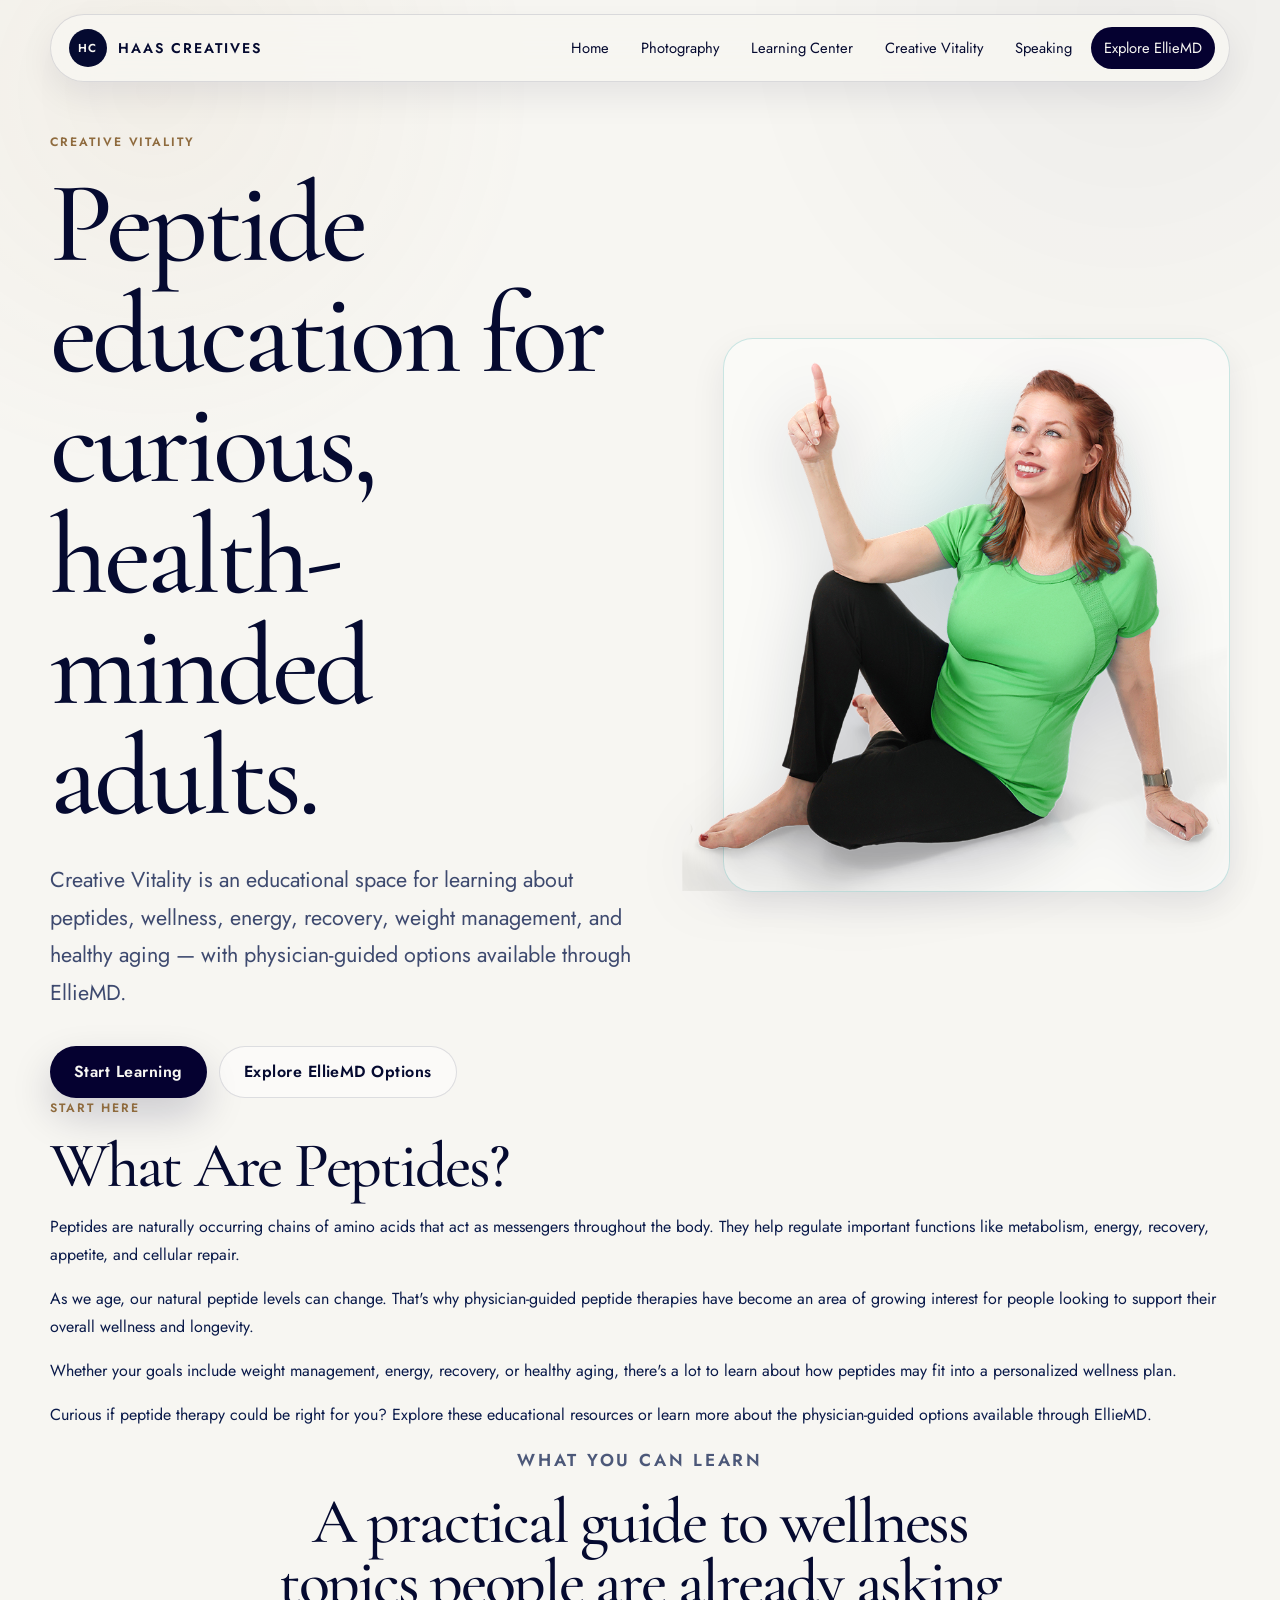
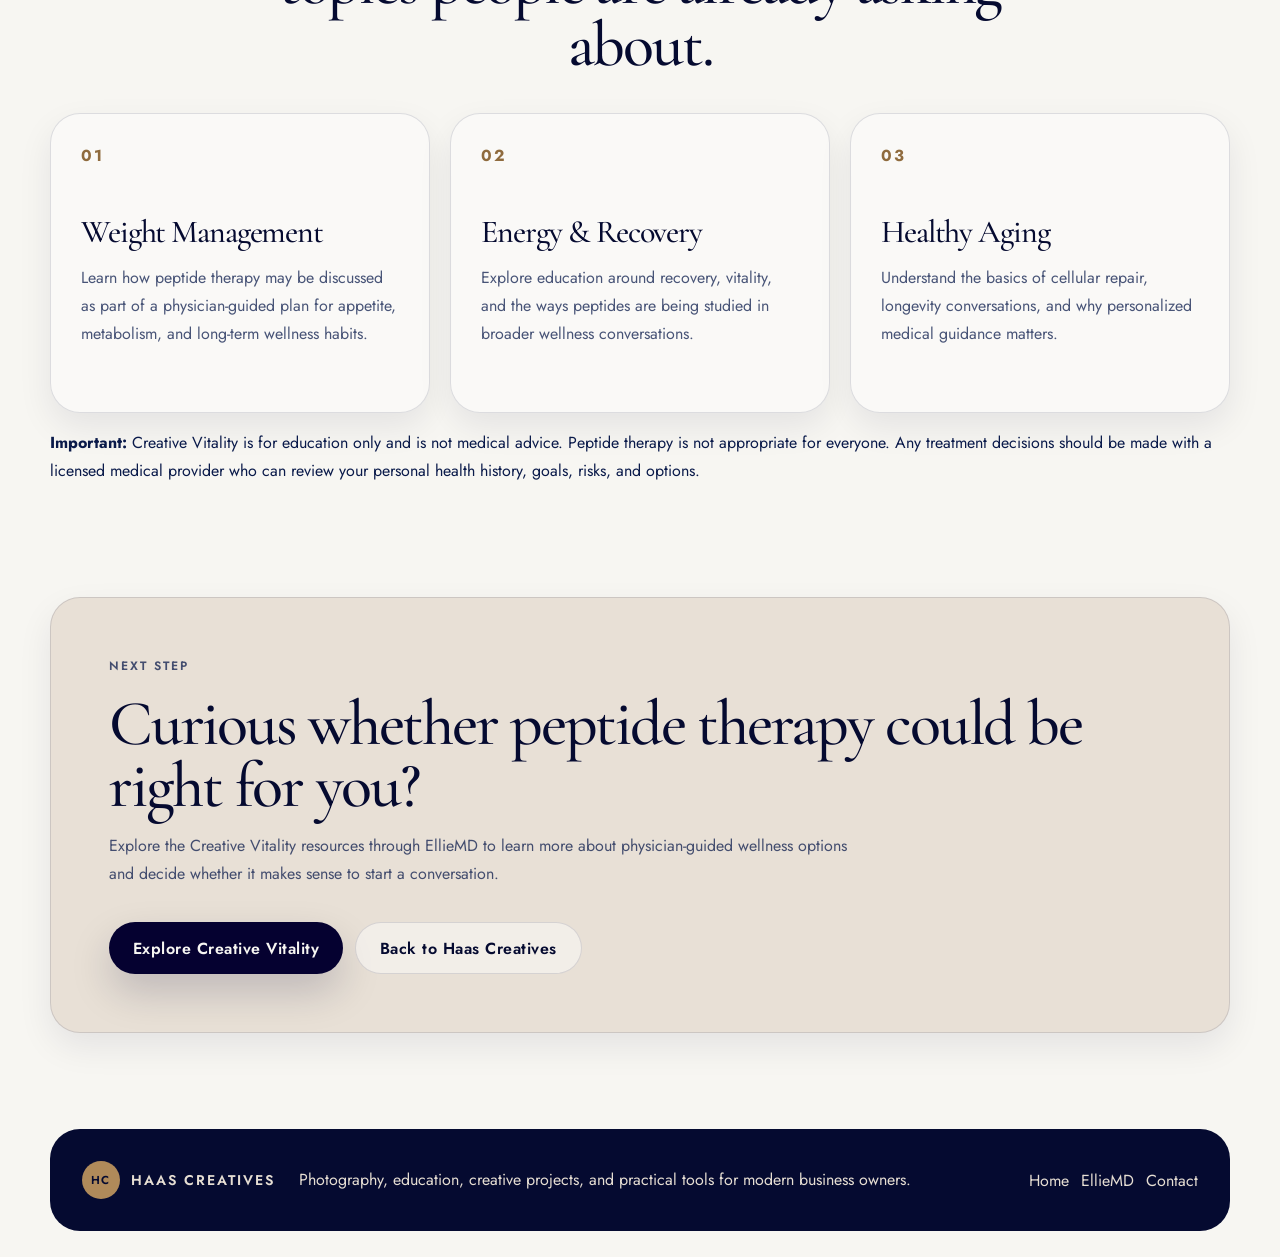
==== creative-vitality.html @ 010bb6e7 "Add Creative Vitality peptide education page" ====
<!DOCTYPE html>
<html lang="en">
<head>
  <meta charset="UTF-8" />
  <meta name="viewport" content="width=device-width, initial-scale=1.0" />
  <title>Creative Vitality | Peptide Education & Wellness Resources</title>
  <meta name="description" content="Creative Vitality is a peptide and wellness education resource from Jane Haas, connecting curious adults to physician-guided options through EllieMD." />
  <link rel="preconnect" href="https://fonts.googleapis.com">
  <link rel="preconnect" href="https://fonts.gstatic.com" crossorigin>
  <link href="https://fonts.googleapis.com/css2?family=Cormorant+Garamond:wght@400;500;600;700&family=Jost:wght@300;400;500;600;700&display=swap" rel="stylesheet">
  <link rel="stylesheet" href="styles.css" />
</head>
<body id="top">
  <div class="site-shell vitality-page">
    <header class="site-header" data-header>
      <a class="brand" href="index.html" aria-label="Haas Creatives home">
        <span class="brand-mark">HC</span>
        <span class="brand-text">Haas Creatives</span>
      </a>
      <button class="nav-toggle" type="button" aria-label="Toggle navigation" aria-expanded="false" data-nav-toggle><span></span><span></span></button>
      <nav class="nav" data-nav>
        <a href="index.html">Home</a>
        <a href="https://www.janehaas.com" target="_blank" rel="noopener">Photography</a>
        <a href="https://www.janehaas.com/workshops" target="_blank" rel="noopener">Learning Center</a>
        <a href="creative-vitality.html">Creative Vitality</a>
        <a href="index.html#speaking">Speaking</a>
        <a class="nav-cta" href="https://elliemd.com/CreativeVitality" target="_blank" rel="noopener">Explore EllieMD</a>
      </nav>
    </header>

    <main>
      <section class="cv-hero section-grid" aria-labelledby="cv-title">
        <div class="cv-copy reveal">
          <p class="eyebrow">Creative Vitality</p>
          <h1 id="cv-title">Peptide education for curious, health-minded adults.</h1>
          <p class="hero-text">Creative Vitality is an educational space for learning about peptides, wellness, energy, recovery, weight management, and healthy aging — with physician-guided options available through EllieMD.</p>
          <div class="hero-actions">
            <a class="button primary" href="#peptides">Start Learning</a>
            <a class="button secondary" href="https://elliemd.com/CreativeVitality" target="_blank" rel="noopener">Explore EllieMD Options</a>
          </div>
        </div>
        <div class="cv-visual reveal delay-1">
          <div class="asset-stage vitality-stage page-vitality-stage"><img src="assets/CreativeVitality.png" alt="Jane Haas pointing upward for Creative Vitality" /></div>
        </div>
      </section>

      <section class="cv-intro reveal" id="peptides" aria-labelledby="peptides-title">
        <div class="cv-panel">
          <p class="eyebrow">Start here</p>
          <h2 id="peptides-title">What Are Peptides?</h2>
          <p>Peptides are naturally occurring chains of amino acids that act as messengers throughout the body. They help regulate important functions like metabolism, energy, recovery, appetite, and cellular repair.</p>
          <p>As we age, our natural peptide levels can change. That's why physician-guided peptide therapies have become an area of growing interest for people looking to support their overall wellness and longevity.</p>
          <p>Whether your goals include weight management, energy, recovery, or healthy aging, there's a lot to learn about how peptides may fit into a personalized wellness plan.</p>
          <p>Curious if peptide therapy could be right for you? Explore these educational resources or learn more about the physician-guided options available through EllieMD.</p>
        </div>
      </section>

      <section class="cv-topics" aria-labelledby="topics-title">
        <div class="section-heading centered reveal">
          <p class="eyebrow">What you can learn</p>
          <h2 id="topics-title">A practical guide to wellness topics people are already asking about.</h2>
        </div>
        <div class="resource-grid">
          <article class="resource-card reveal"><span>01</span><h3>Weight Management</h3><p>Learn how peptide therapy may be discussed as part of a physician-guided plan for appetite, metabolism, and long-term wellness habits.</p></article>
          <article class="resource-card reveal delay-1"><span>02</span><h3>Energy & Recovery</h3><p>Explore education around recovery, vitality, and the ways peptides are being studied in broader wellness conversations.</p></article>
          <article class="resource-card reveal delay-2"><span>03</span><h3>Healthy Aging</h3><p>Understand the basics of cellular repair, longevity conversations, and why personalized medical guidance matters.</p></article>
        </div>
      </section>

      <section class="cv-disclaimer reveal" aria-label="Medical disclaimer">
        <p><strong>Important:</strong> Creative Vitality is for education only and is not medical advice. Peptide therapy is not appropriate for everyone. Any treatment decisions should be made with a licensed medical provider who can review your personal health history, goals, risks, and options.</p>
      </section>

      <section class="contact" aria-labelledby="cv-contact-title">
        <div class="contact-panel reveal">
          <p class="eyebrow">Next step</p>
          <h2 id="cv-contact-title">Curious whether peptide therapy could be right for you?</h2>
          <p>Explore the Creative Vitality resources through EllieMD to learn more about physician-guided wellness options and decide whether it makes sense to start a conversation.</p>
          <div class="hero-actions"><a class="button primary" href="https://elliemd.com/CreativeVitality" target="_blank" rel="noopener">Explore Creative Vitality</a><a class="button secondary" href="index.html">Back to Haas Creatives</a></div>
        </div>
      </section>
    </main>

    <footer class="footer">
      <a class="brand" href="index.html"><span class="brand-mark">HC</span><span class="brand-text">Haas Creatives</span></a>
      <p>Photography, education, creative projects, and practical tools for modern business owners.</p>
      <div class="footer-links">
        <a href="index.html">Home</a>
        <a href="https://elliemd.com/CreativeVitality" target="_blank" rel="noopener">EllieMD</a>
        <a href="mailto:janehaasphotos@gmail.com">Contact</a>
      </div>
    </footer>
  </div>
  <script src="script.js"></script>
</body>
</html>
---- styles.css ----
:root {
  --gold: #8F6B3E;
  --gold-soft: #B08A5A;
  --navy: #050A30;
  --navy-button: #050130;
  --off-white: #F7F6F2;
  --content-bg: #E3DFD8;
  --form-bg: #E8E0D6;
  --text: #0A1A4A;
  --footer-text: #E6DED3;
  --line: rgba(5, 10, 48, 0.12);
  --teal: #1F9997;
  --teal-soft: rgba(31, 153, 151, 0.13);
  --shadow: 0 28px 80px rgba(5, 10, 48, 0.12);
  --shadow-soft: 0 14px 34px rgba(5, 10, 48, 0.08);
  --radius-xl: 30px;
  --radius-lg: 20px;
  --max: 1180px;
  --serif: 'Cormorant Garamond', Georgia, serif;
  --sans: 'Jost', system-ui, -apple-system, BlinkMacSystemFont, 'Segoe UI', sans-serif;
}

* { box-sizing: border-box; }
html { scroll-behavior: smooth; }
body {
  margin: 0;
  font-family: var(--sans);
  color: var(--text);
  background: var(--off-white);
  min-height: 100vh;
}
body::before {
  content: '';
  position: fixed;
  inset: 0;
  pointer-events: none;
  opacity: 0.5;
  background:
    radial-gradient(circle at 12% 10%, rgba(176, 138, 90, 0.13), transparent 28%),
    radial-gradient(circle at 88% 2%, rgba(5, 10, 48, 0.08), transparent 28%);
  z-index: -1;
}
a { color: inherit; text-decoration: none; }
p { line-height: 1.75; }
img { display: block; max-width: 100%; height: auto; }

.site-shell { width: min(100%, 1480px); margin: 0 auto; overflow: hidden; }
.site-header { position: sticky; top: 14px; z-index: 50; width: min(calc(100% - 32px), var(--max)); margin: 14px auto 0; padding: 12px 14px 12px 18px; display: flex; align-items: center; justify-content: space-between; border: 1px solid var(--line); border-radius: 999px; background: rgba(247, 246, 242, 0.86); backdrop-filter: blur(18px); box-shadow: var(--shadow-soft); }
.brand { display: inline-flex; align-items: center; gap: 11px; font-weight: 600; letter-spacing: 0.02em; color: var(--navy); }
.brand-mark { width: 38px; height: 38px; border-radius: 50%; display: grid; place-items: center; background: var(--navy); color: var(--off-white); font-size: 0.72rem; letter-spacing: 0.14em; }
.brand-text { text-transform: uppercase; font-size: 0.88rem; letter-spacing: 0.14em; }
.nav { display: flex; align-items: center; gap: 6px; font-size: 0.92rem; color: var(--navy); }
.nav a { padding: 10px 13px; border-radius: 999px; transition: 180ms ease; }
.nav a:hover { background: rgba(176, 138, 90, 0.14); color: var(--gold); }
.nav-cta { background: var(--navy-button); color: var(--off-white) !important; }
.nav-toggle { display: none; border: 0; background: transparent; width: 42px; height: 42px; padding: 10px; }
.nav-toggle span { display: block; height: 2px; margin: 6px 0; background: var(--navy); border-radius: 999px; }

main { padding: 50px 16px 0; }
section { width: min(100%, var(--max)); margin: 0 auto; }
.section-grid { display: grid; grid-template-columns: minmax(0, 1fr) minmax(360px, 0.85fr); gap: clamp(34px, 6vw, 88px); align-items: center; }
.section-grid.reverse { grid-template-columns: minmax(360px, 0.85fr) minmax(0, 1fr); }

.hero { min-height: calc(100vh - 120px); padding: 38px 0 82px; }
.eyebrow, .intro-kicker, .card-kicker { margin: 0 0 16px; color: var(--gold); font-size: 0.76rem; font-weight: 600; text-transform: uppercase; letter-spacing: 0.16em; }
h1, h2, h3 { margin: 0; color: var(--navy); font-family: var(--serif); font-weight: 500; letter-spacing: -0.035em; line-height: 0.96; }
h1 { font-size: clamp(4.3rem, 9vw, 8.4rem); max-width: 840px; }
h2 { font-size: clamp(2.6rem, 5vw, 5.25rem); }
h3 { font-size: clamp(1.65rem, 2.5vw, 2.25rem); line-height: 1.04; }
.hero-text { max-width: 690px; margin: 28px 0 0; font-size: clamp(1.08rem, 1.8vw, 1.35rem); color: rgba(10, 26, 74, 0.78); }
.hero-actions { display: flex; flex-wrap: wrap; gap: 12px; margin-top: 34px; }
.button { display: inline-flex; align-items: center; justify-content: center; min-height: 52px; padding: 0 24px; border-radius: 999px; font-weight: 600; letter-spacing: 0.03em; transition: transform 180ms ease, box-shadow 180ms ease, background 180ms ease; }
.button:hover { transform: translateY(-2px); }
.button.primary { background: var(--navy-button); color: var(--off-white); box-shadow: 0 18px 40px rgba(5, 1, 48, 0.18); }
.button.secondary { border: 1px solid var(--line); background: rgba(255,255,255,0.45); color: var(--navy); }
.creative-vitality .button.primary { background: var(--teal); box-shadow: 0 18px 40px rgba(31,153,151,0.18); }

.hero-visual { position: relative; }
.hero-image { min-height: 590px; border-radius: var(--radius-xl); border: 1px solid rgba(5,10,48,0.12); box-shadow: var(--shadow); background-image: url('assets/hero-haas-creatives.jpg'); background-size: cover; background-position: center; background-repeat: no-repeat; overflow: hidden; }
.floating-note { position: absolute; padding: 12px 16px; border-radius: 999px; background: rgba(247,246,242,0.88); border: 1px solid rgba(143,107,62,0.22); color: var(--navy); box-shadow: var(--shadow-soft); font-weight: 600; }
.note-one { left: -20px; top: 20%; }
.note-two { right: -18px; top: 48%; }
.note-three { left: 18px; bottom: 13%; }

.intro { padding: 38px clamp(22px, 5vw, 70px); border-top: 1px solid var(--line); border-bottom: 1px solid var(--line); text-align: center; }
.intro-text { max-width: 960px; margin: 0 auto; font-family: var(--serif); font-size: clamp(2rem, 3.6vw, 3.6rem); line-height: 1.06; color: var(--navy); }
.paths, .learning, .creative-vitality, .speaking, .resources, .about, .contact { padding: 96px 0; }
.section-heading { max-width: 780px; margin-bottom: 38px; }
.section-heading.centered { margin-inline: auto; text-align: center; }
.section-heading p { color: rgba(10,26,74,0.72); font-size: 1.08rem; }

.path-grid, .resource-grid { display: grid; grid-template-columns: repeat(3, minmax(0, 1fr)); gap: 20px; }
.path-card, .resource-card, .contact-panel { border: 1px solid var(--line); background: rgba(255,255,255,0.38); box-shadow: var(--shadow-soft); border-radius: var(--radius-xl); overflow: hidden; }
.path-card { display: grid; grid-template-rows: 170px 1fr; min-height: 500px; transition: transform 220ms ease, box-shadow 220ms ease; }
.path-card:hover, .resource-card:hover { transform: translateY(-7px); box-shadow: var(--shadow); }
.path-card.featured { background: var(--content-bg); }
.card-image { position: relative; display: flex; align-items: flex-end; padding: 24px; overflow: hidden; }
.card-image span { position: relative; z-index: 2; color: rgba(247,246,242,0.9); font-family: var(--serif); font-size: 2.4rem; line-height: 1; }
.card-image::before { content: ''; position: absolute; inset: 0; background: radial-gradient(circle at 18% 20%, rgba(255,255,255,0.22), transparent 30%), linear-gradient(135deg, rgba(5,10,48,0.92), rgba(143,107,62,0.42)); }
.image-learning::before { background: radial-gradient(circle at 76% 22%, rgba(255,255,255,0.25), transparent 28%), linear-gradient(135deg, rgba(143,107,62,0.82), rgba(232,224,214,0.72)); }
.image-vitality::before { background: radial-gradient(circle at 72% 22%, rgba(255,255,255,0.28), transparent 28%), linear-gradient(135deg, rgba(227,223,216,0.95), rgba(31,153,151,0.35)); }
.image-vitality span { color: var(--navy); }
.card-content { padding: 28px; }
.card-content p:not(.card-kicker), .learning-copy p, .speaking-copy p, .vitality-copy p, .resource-card p, .about-copy p, .contact-panel p { color: rgba(10,26,74,0.74); }
.text-link { display: inline-flex; margin-top: 16px; color: var(--gold); font-weight: 700; border-bottom: 1px solid currentColor; }

.asset-stage { position: relative; display: grid; place-items: center; min-height: 420px; border-radius: var(--radius-xl); background: linear-gradient(135deg, rgba(227,223,216,0.72), rgba(255,255,255,0.35)); border: 1px solid var(--line); box-shadow: var(--shadow-soft); overflow: visible; }
.asset-stage img { max-width: min(92%, 560px); filter: drop-shadow(0 24px 34px rgba(5,10,48,0.16)); }
.laptop-stage img { transform: translateX(-2%); }
.speaker-stage, .about-stage { min-height: 500px; align-items: end; }
.speaker-stage img, .about-stage img { max-height: 560px; width: auto; }
.learning-copy { max-width: 620px; }
.mini-grid { display: grid; grid-template-columns: repeat(2, minmax(0, 1fr)); gap: 14px; margin: 28px 0 30px; }
.mini-grid div { padding: 18px; border: 1px solid var(--line); border-radius: var(--radius-lg); background: rgba(255,255,255,0.44); }
.mini-grid strong { display: block; color: var(--navy); margin-bottom: 5px; }
.mini-grid span { color: rgba(10,26,74,0.68); }

.creative-vitality { position: relative; background: linear-gradient(135deg, rgba(255,255,255,0.76), rgba(31,153,151,0.08)); width: 100%; max-width: none; padding-inline: max(16px, calc((100% - var(--max)) / 2)); border-top: 1px solid rgba(31,153,151,0.12); border-bottom: 1px solid rgba(31,153,151,0.12); }
.creative-vitality::before { content: ''; position: absolute; width: 380px; height: 380px; right: 8%; top: 16%; background: radial-gradient(circle, rgba(31,153,151,0.16), transparent 68%); pointer-events: none; }
.vitality-copy { position: relative; z-index: 2; max-width: 710px; }
.vitality-copy .eyebrow { color: var(--teal); }
.vitality-copy h3 { margin-top: 26px; font-size: clamp(1.7rem, 2.6vw, 2.4rem); }
.vitality-stage { min-height: 500px; align-items: end; background: radial-gradient(circle at 55% 35%, rgba(31,153,151,0.18), transparent 35%), rgba(255,255,255,0.42); border-color: rgba(31,153,151,0.22); }
.vitality-stage img { max-width: min(108%, 620px); transform: translateX(-4%); }

.speaking { background: var(--content-bg); width: 100%; max-width: none; padding-inline: max(16px, calc((100% - var(--max)) / 2)); }
.speaking-copy { max-width: 650px; }
.resource-card { min-height: 300px; padding: 30px; transition: transform 220ms ease, box-shadow 220ms ease; }
.resource-card span { color: var(--gold); display: block; margin-bottom: 48px; font-weight: 700; letter-spacing: 0.14em; }
.about { align-items: center; }
.contact-panel { padding: clamp(30px, 5vw, 58px); background: var(--form-bg); }
.contact-panel p { max-width: 760px; }
.footer { width: min(calc(100% - 32px), var(--max)); margin: 0 auto 26px; padding: 32px; border-radius: var(--radius-xl); background: var(--navy); color: var(--footer-text); display: grid; grid-template-columns: auto 1fr auto; align-items: center; gap: 24px; }
.footer .brand, .footer p { color: var(--footer-text); margin: 0; }
.footer .brand-mark { background: var(--gold-soft); color: var(--navy); }
.footer-links { display: flex; flex-wrap: wrap; gap: 12px; justify-content: flex-end; }
.footer-links a:hover { color: var(--gold-soft); }
.reveal { opacity: 0; transform: translateY(22px); transition: opacity 700ms ease, transform 700ms ease; }
.reveal.visible { opacity: 1; transform: translateY(0); }
.delay-1 { transition-delay: 120ms; }
.delay-2 { transition-delay: 220ms; }

@media (max-width: 940px) {
  .nav-toggle { display: block; }
  .nav { position: absolute; top: calc(100% + 10px); left: 0; right: 0; padding: 16px; display: grid; background: rgba(247,246,242,0.96); border-radius: 24px; border: 1px solid var(--line); box-shadow: var(--shadow-soft); opacity: 0; transform: scaleY(0.92); transform-origin: top; pointer-events: none; transition: 180ms ease; }
  .nav.open { opacity: 1; transform: scaleY(1); pointer-events: auto; }
  .section-grid, .section-grid.reverse, .path-grid, .resource-grid, .footer { grid-template-columns: 1fr; }
  h1 { font-size: clamp(4rem, 15vw, 6.6rem); }
  .hero { min-height: auto; }
  .hero-image { min-height: 420px; }
  .footer-links { justify-content: flex-start; }
}
@media (max-width: 560px) {
  main { padding-inline: 12px; }
  .site-header { width: calc(100% - 20px); }
  .brand-text { font-size: 0.78rem; }
  .paths, .learning, .creative-vitality, .speaking, .resources, .about, .contact { padding: 68px 0; }
  .intro-text { font-size: 2rem; }
  .mini-grid { grid-template-columns: 1fr; }
  .floating-note { display: none; }
  .hero-actions .button { width: 100%; }
  .asset-stage { min-height: 340px; }
  .vitality-stage img { max-width: 112%; transform: translateX(-6%); }
}
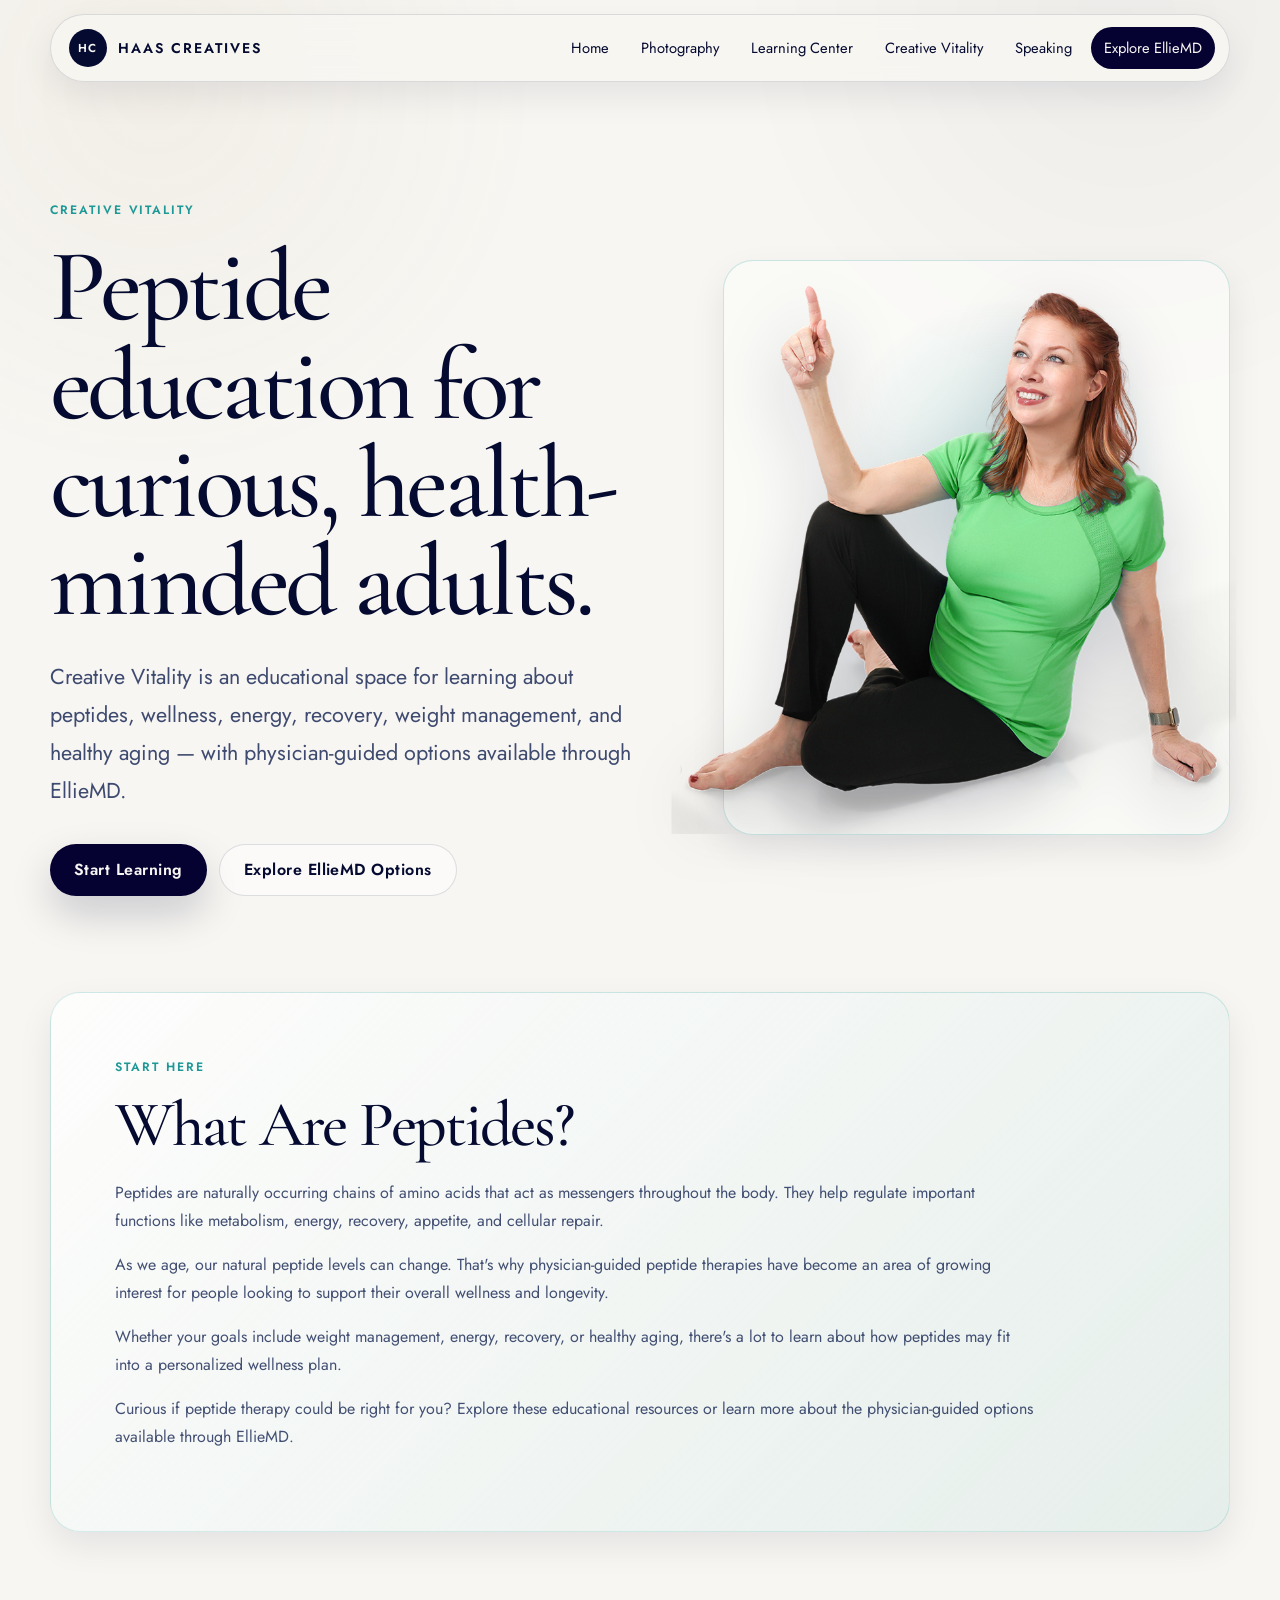
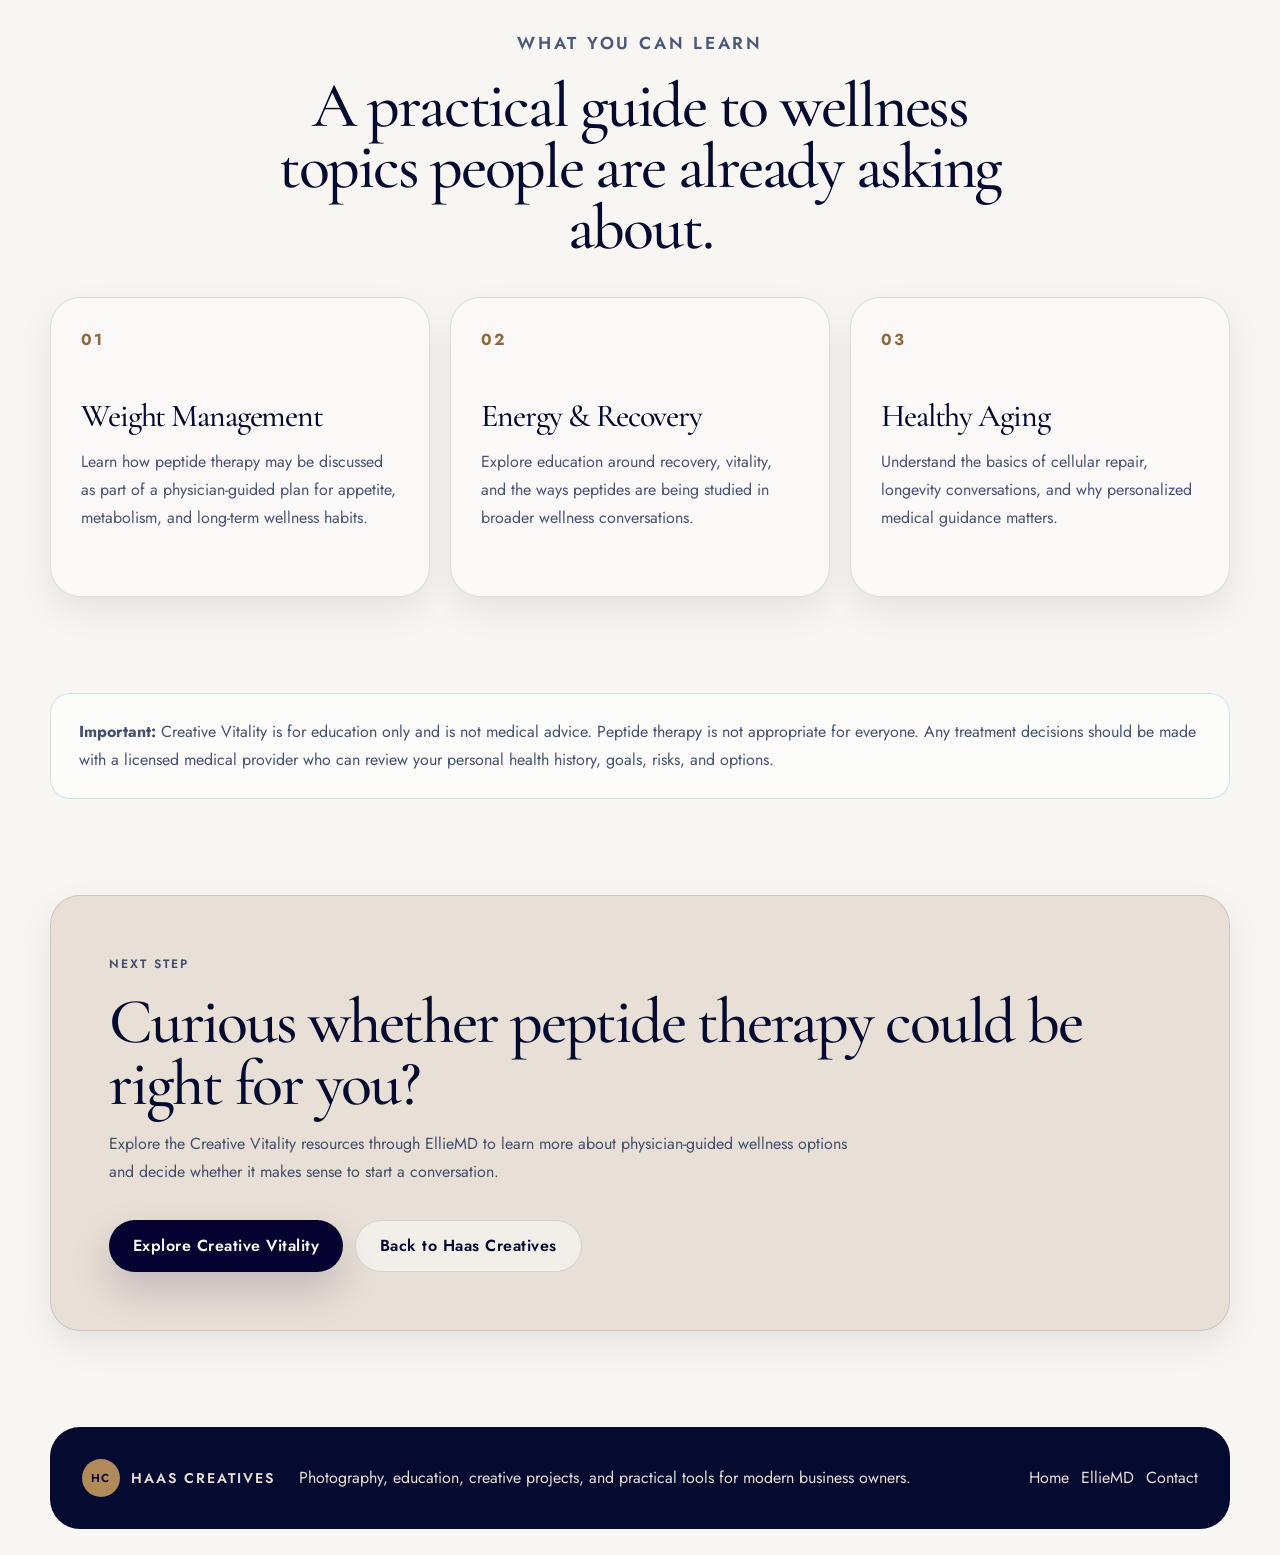
==== commit 1daa5a8e: "Link Creative Vitality page stylesheet" ====
--- a/creative-vitality.html
+++ b/creative-vitality.html
@@ -9,6 +9,7 @@
   <link rel="preconnect" href="https://fonts.gstatic.com" crossorigin>
   <link href="https://fonts.googleapis.com/css2?family=Cormorant+Garamond:wght@400;500;600;700&family=Jost:wght@300;400;500;600;700&display=swap" rel="stylesheet">
   <link rel="stylesheet" href="styles.css" />
+  <link rel="stylesheet" href="creative-vitality.css" />
 </head>
 <body id="top">
   <div class="site-shell vitality-page">
--- a/creative-vitality.css
+++ b/creative-vitality.css
@@ -0,0 +1,14 @@
+.vitality-page main { padding-top: 64px; }
+.cv-hero { padding: 54px 0 96px; }
+.cv-copy .eyebrow, .cv-panel .eyebrow { color: var(--teal); }
+.cv-copy h1 { font-size: clamp(3.8rem, 8vw, 7.4rem); }
+.cv-intro, .cv-topics, .cv-disclaimer { width: min(100%, var(--max)); margin: 0 auto; }
+.cv-panel { padding: clamp(30px, 5vw, 64px); border-radius: var(--radius-xl); border: 1px solid rgba(31,153,151,0.18); background: linear-gradient(135deg, rgba(255,255,255,0.78), rgba(31,153,151,0.08)); box-shadow: var(--shadow-soft); }
+.cv-panel h2 { margin-bottom: 24px; }
+.cv-panel p { max-width: 920px; color: rgba(10,26,74,0.76); }
+.cv-topics { padding: 96px 0 42px; }
+.cv-disclaimer { margin-top: 54px; padding: 24px 28px; border-radius: var(--radius-lg); border: 1px solid rgba(31,153,151,0.22); background: rgba(255,255,255,0.62); color: rgba(10,26,74,0.76); }
+.cv-disclaimer p { margin: 0; }
+.page-vitality-stage { min-height: 560px; }
+.page-vitality-stage img { max-width: min(112%, 640px); }
+@media (max-width: 940px) { .cv-hero { padding-top: 24px; } .page-vitality-stage { min-height: 420px; } }
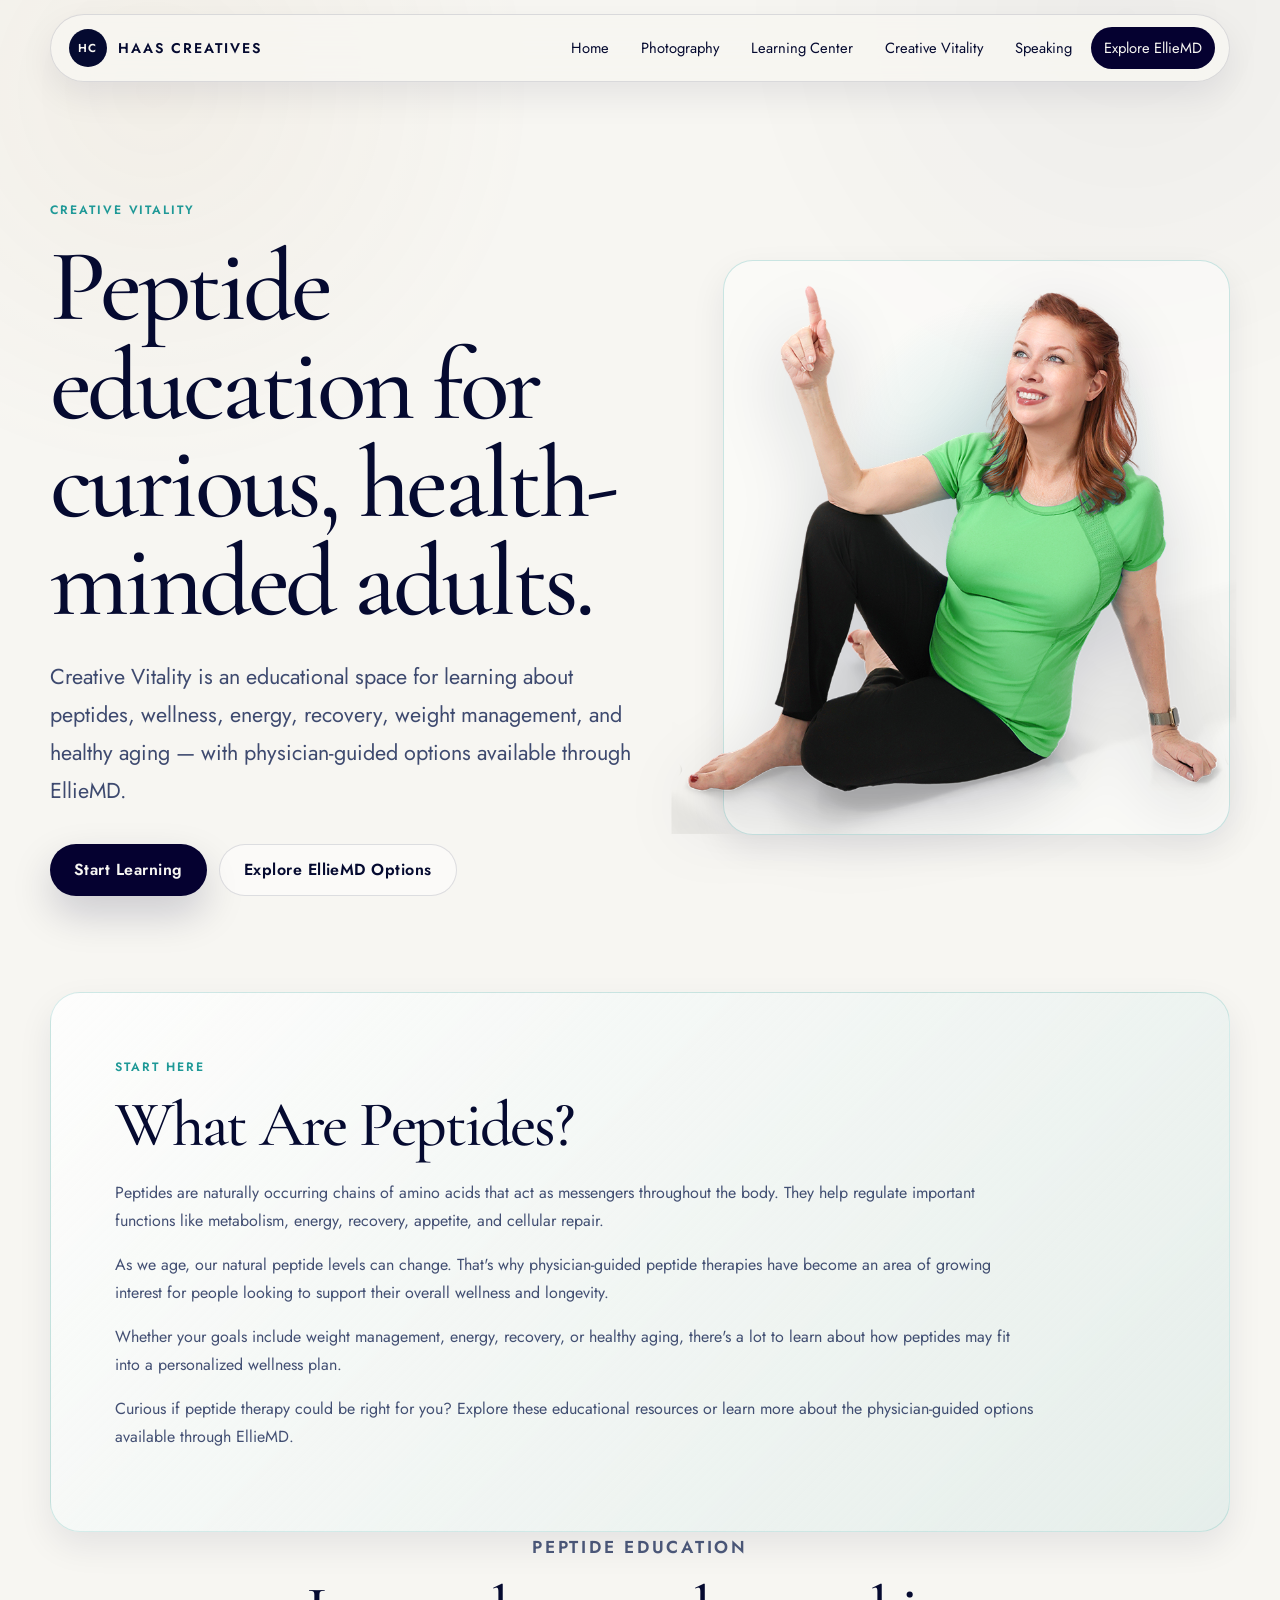
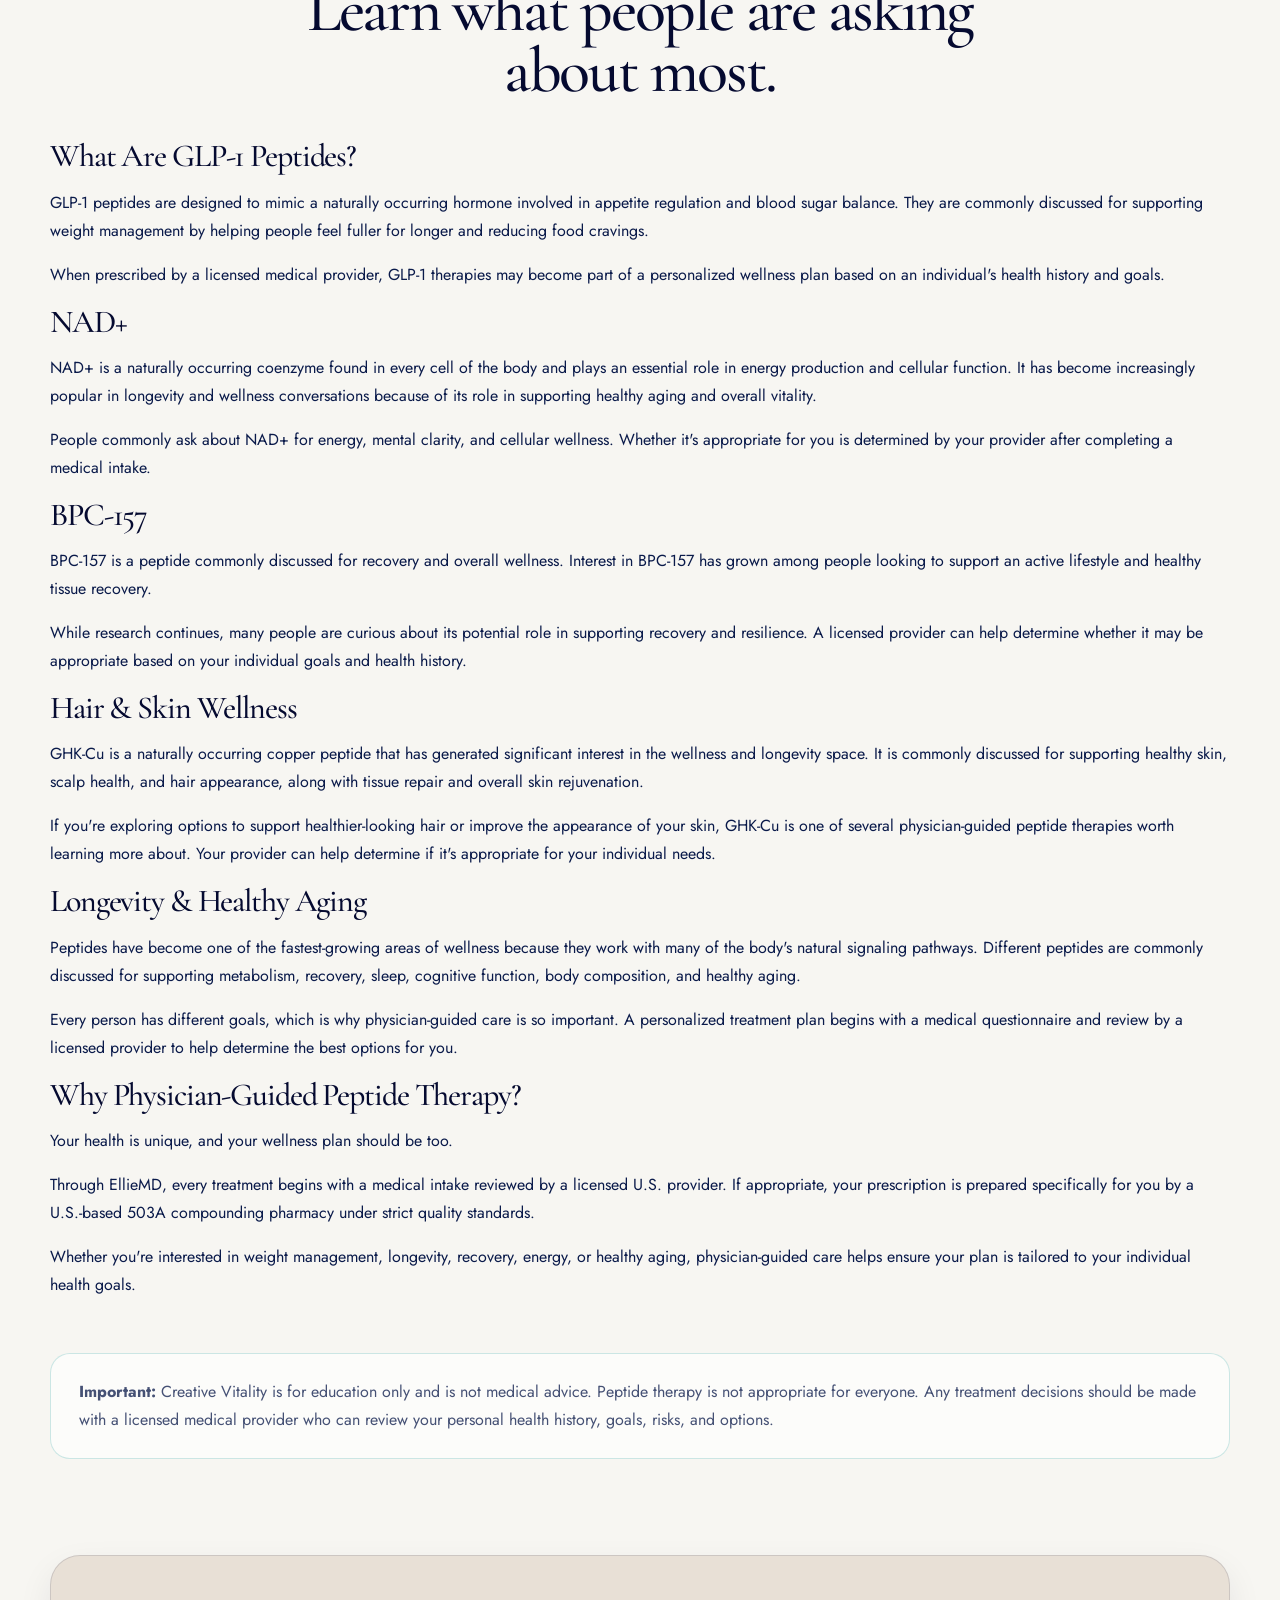
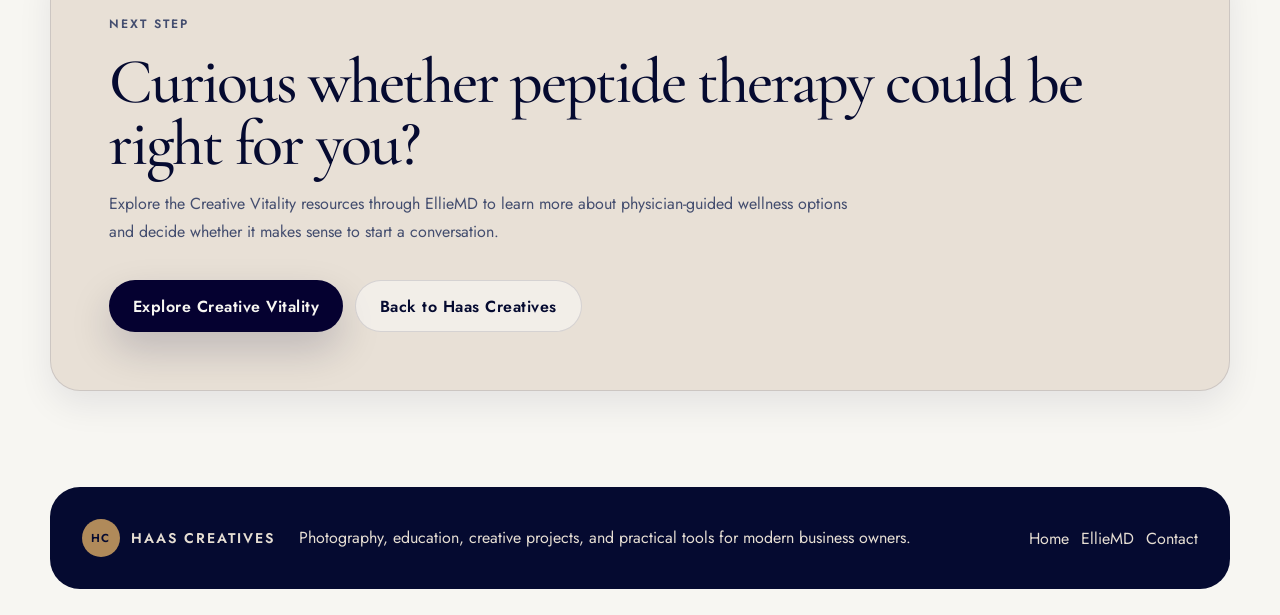
==== commit 03ba8c15: "Add peptide education content" ====
--- a/creative-vitality.html
+++ b/creative-vitality.html
@@ -56,15 +56,43 @@
         </div>
       </section>
 
-      <section class="cv-topics" aria-labelledby="topics-title">
+      <section class="cv-library" aria-labelledby="library-title">
         <div class="section-heading centered reveal">
-          <p class="eyebrow">What you can learn</p>
-          <h2 id="topics-title">A practical guide to wellness topics people are already asking about.</h2>
+          <p class="eyebrow">Peptide education</p>
+          <h2 id="library-title">Learn what people are asking about most.</h2>
         </div>
-        <div class="resource-grid">
-          <article class="resource-card reveal"><span>01</span><h3>Weight Management</h3><p>Learn how peptide therapy may be discussed as part of a physician-guided plan for appetite, metabolism, and long-term wellness habits.</p></article>
-          <article class="resource-card reveal delay-1"><span>02</span><h3>Energy & Recovery</h3><p>Explore education around recovery, vitality, and the ways peptides are being studied in broader wellness conversations.</p></article>
-          <article class="resource-card reveal delay-2"><span>03</span><h3>Healthy Aging</h3><p>Understand the basics of cellular repair, longevity conversations, and why personalized medical guidance matters.</p></article>
+        <div class="cv-article-grid">
+          <article class="cv-article reveal">
+            <h3>What Are GLP-1 Peptides?</h3>
+            <p>GLP-1 peptides are designed to mimic a naturally occurring hormone involved in appetite regulation and blood sugar balance. They are commonly discussed for supporting weight management by helping people feel fuller for longer and reducing food cravings.</p>
+            <p>When prescribed by a licensed medical provider, GLP-1 therapies may become part of a personalized wellness plan based on an individual's health history and goals.</p>
+          </article>
+          <article class="cv-article reveal delay-1">
+            <h3>NAD+</h3>
+            <p>NAD+ is a naturally occurring coenzyme found in every cell of the body and plays an essential role in energy production and cellular function. It has become increasingly popular in longevity and wellness conversations because of its role in supporting healthy aging and overall vitality.</p>
+            <p>People commonly ask about NAD+ for energy, mental clarity, and cellular wellness. Whether it's appropriate for you is determined by your provider after completing a medical intake.</p>
+          </article>
+          <article class="cv-article reveal">
+            <h3>BPC-157</h3>
+            <p>BPC-157 is a peptide commonly discussed for recovery and overall wellness. Interest in BPC-157 has grown among people looking to support an active lifestyle and healthy tissue recovery.</p>
+            <p>While research continues, many people are curious about its potential role in supporting recovery and resilience. A licensed provider can help determine whether it may be appropriate based on your individual goals and health history.</p>
+          </article>
+          <article class="cv-article reveal delay-1">
+            <h3>Hair &amp; Skin Wellness</h3>
+            <p>GHK-Cu is a naturally occurring copper peptide that has generated significant interest in the wellness and longevity space. It is commonly discussed for supporting healthy skin, scalp health, and hair appearance, along with tissue repair and overall skin rejuvenation.</p>
+            <p>If you're exploring options to support healthier-looking hair or improve the appearance of your skin, GHK-Cu is one of several physician-guided peptide therapies worth learning more about. Your provider can help determine if it's appropriate for your individual needs.</p>
+          </article>
+          <article class="cv-article reveal">
+            <h3>Longevity &amp; Healthy Aging</h3>
+            <p>Peptides have become one of the fastest-growing areas of wellness because they work with many of the body's natural signaling pathways. Different peptides are commonly discussed for supporting metabolism, recovery, sleep, cognitive function, body composition, and healthy aging.</p>
+            <p>Every person has different goals, which is why physician-guided care is so important. A personalized treatment plan begins with a medical questionnaire and review by a licensed provider to help determine the best options for you.</p>
+          </article>
+          <article class="cv-article featured reveal delay-1">
+            <h3>Why Physician-Guided Peptide Therapy?</h3>
+            <p>Your health is unique, and your wellness plan should be too.</p>
+            <p>Through EllieMD, every treatment begins with a medical intake reviewed by a licensed U.S. provider. If appropriate, your prescription is prepared specifically for you by a U.S.-based 503A compounding pharmacy under strict quality standards.</p>
+            <p>Whether you're interested in weight management, longevity, recovery, energy, or healthy aging, physician-guided care helps ensure your plan is tailored to your individual health goals.</p>
+          </article>
         </div>
       </section>
 
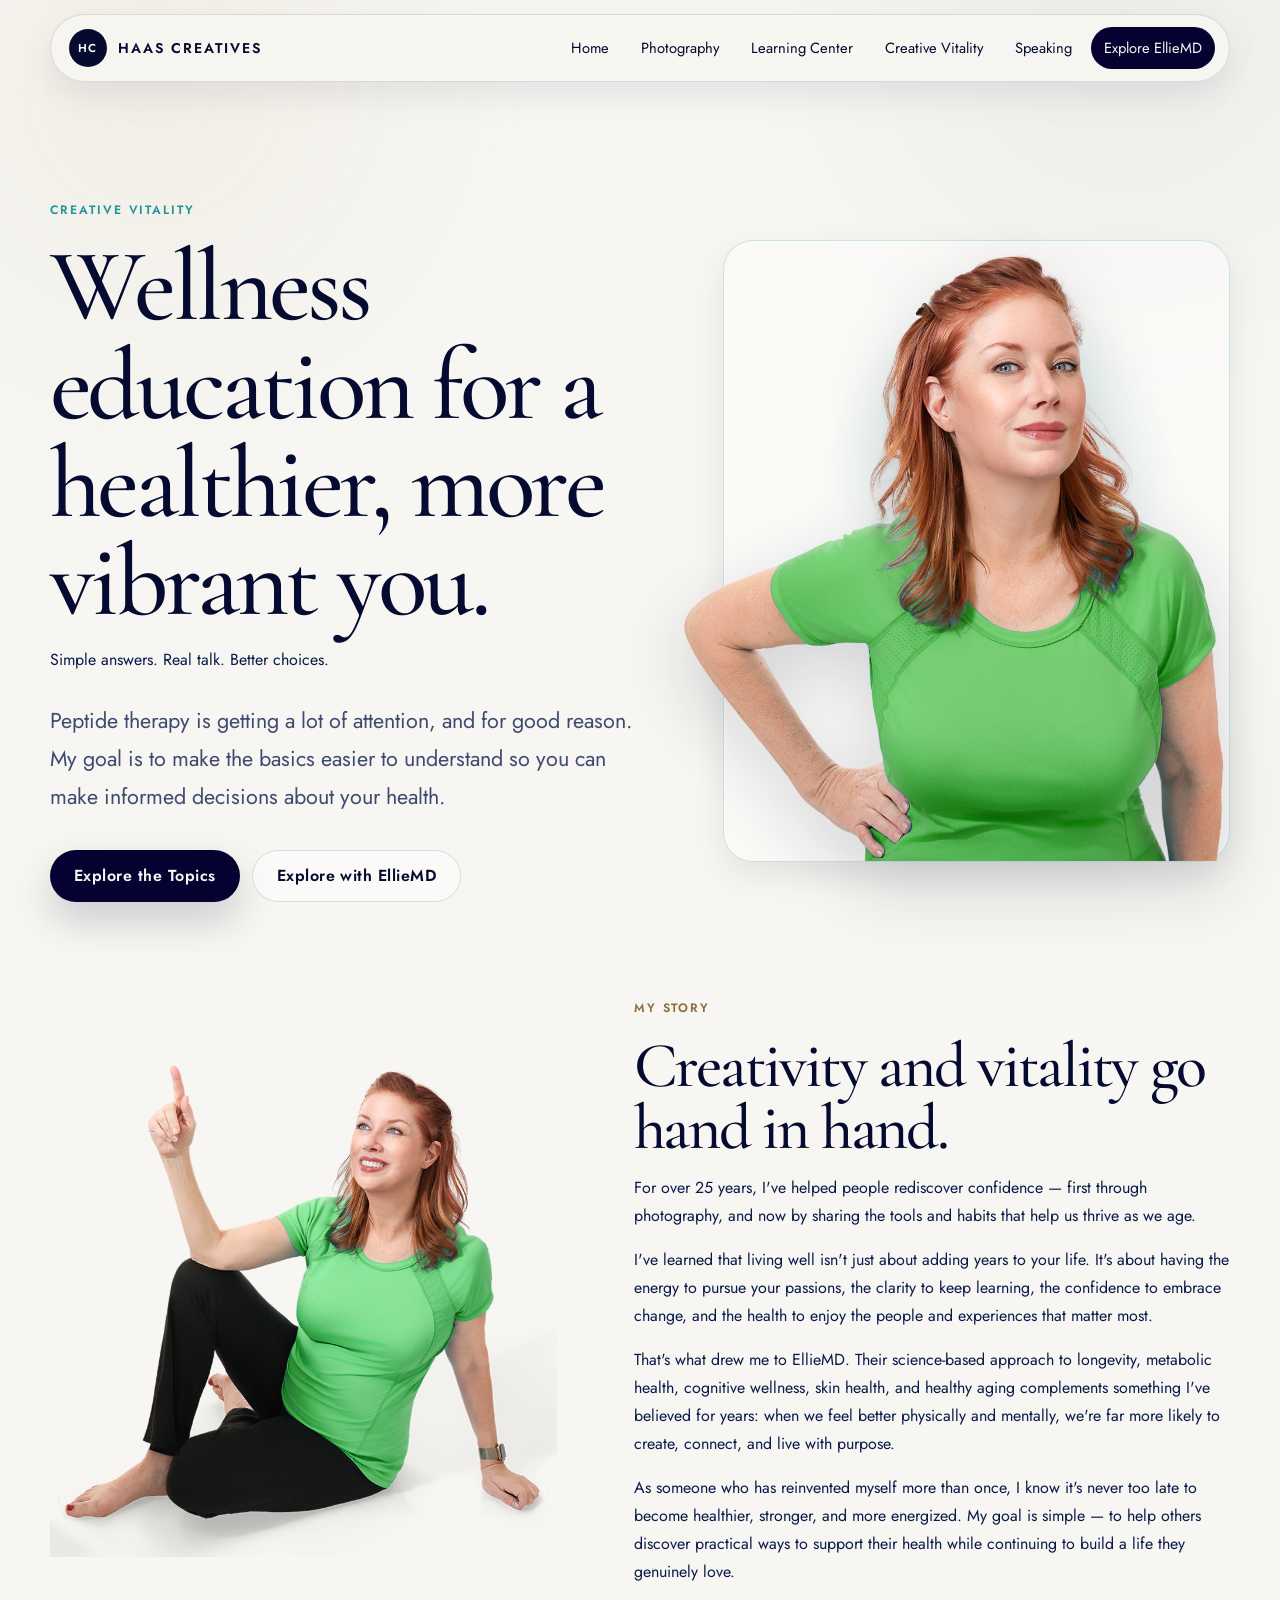
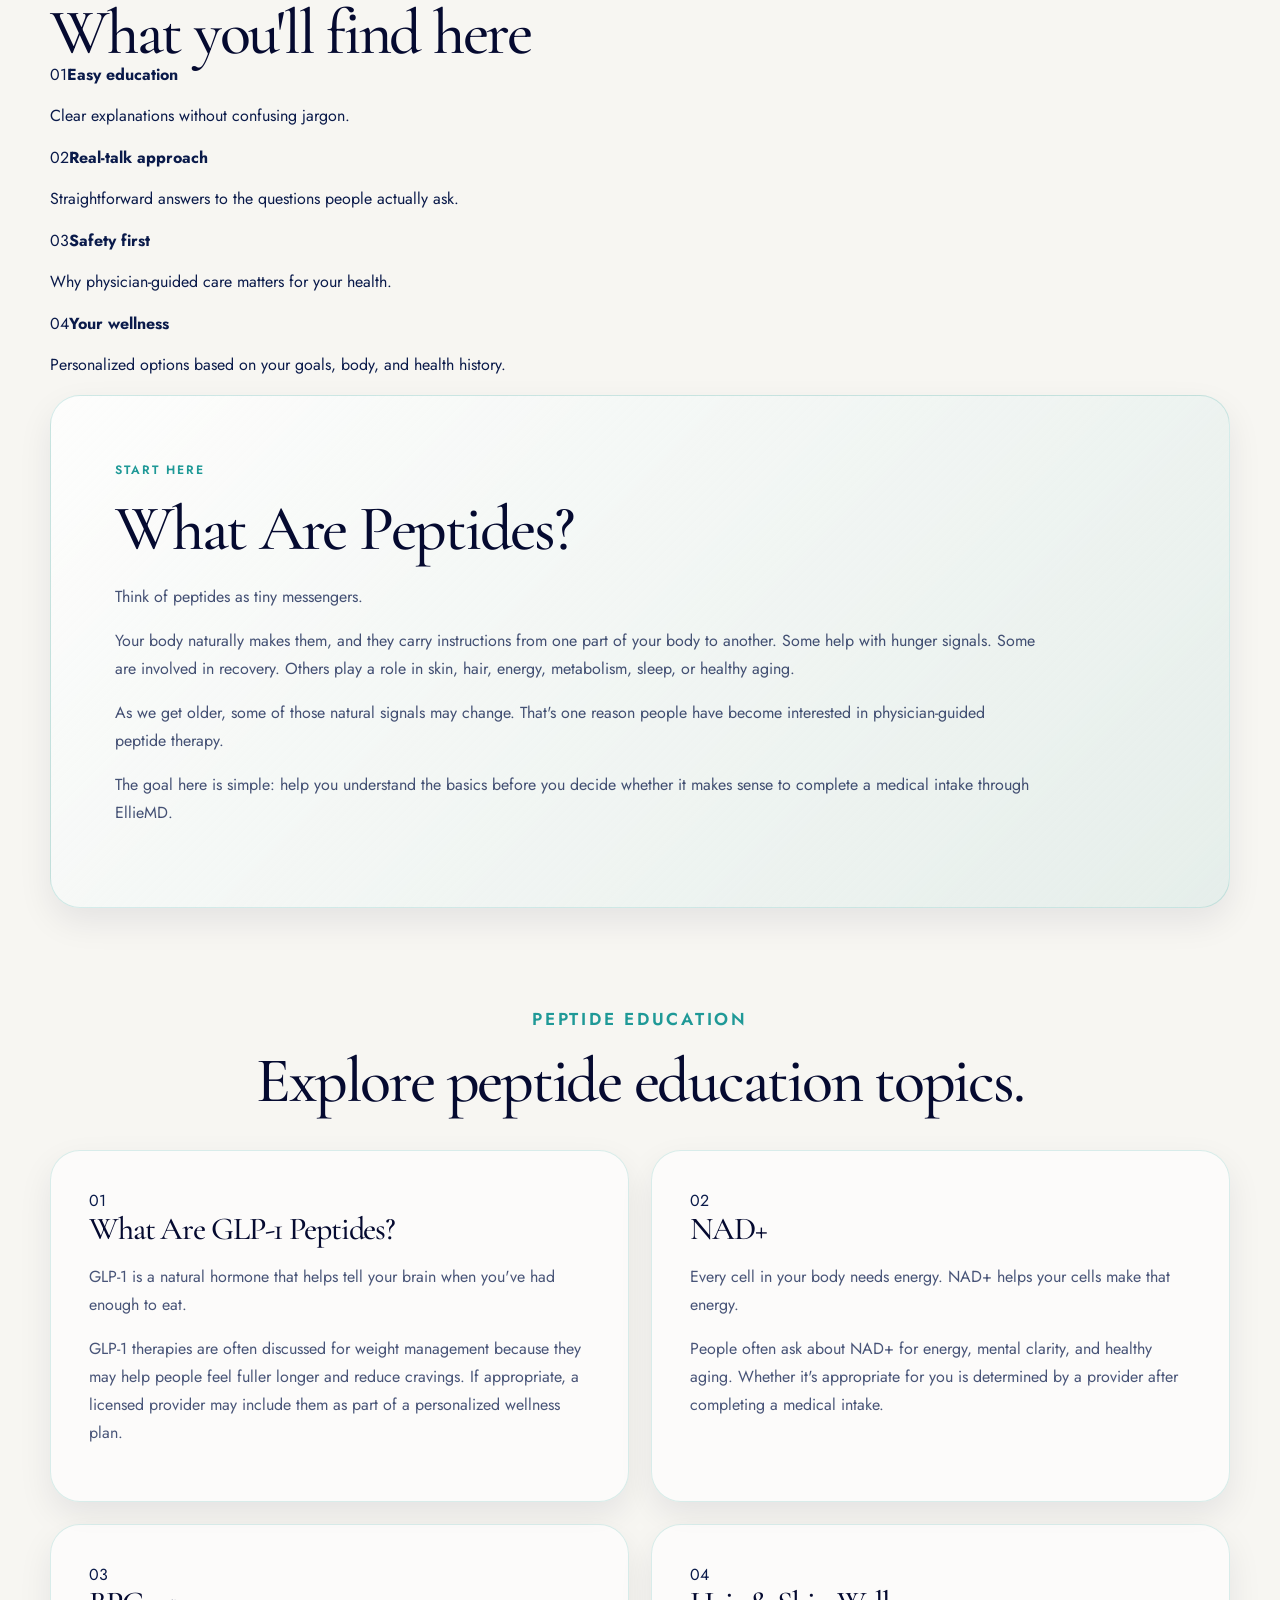
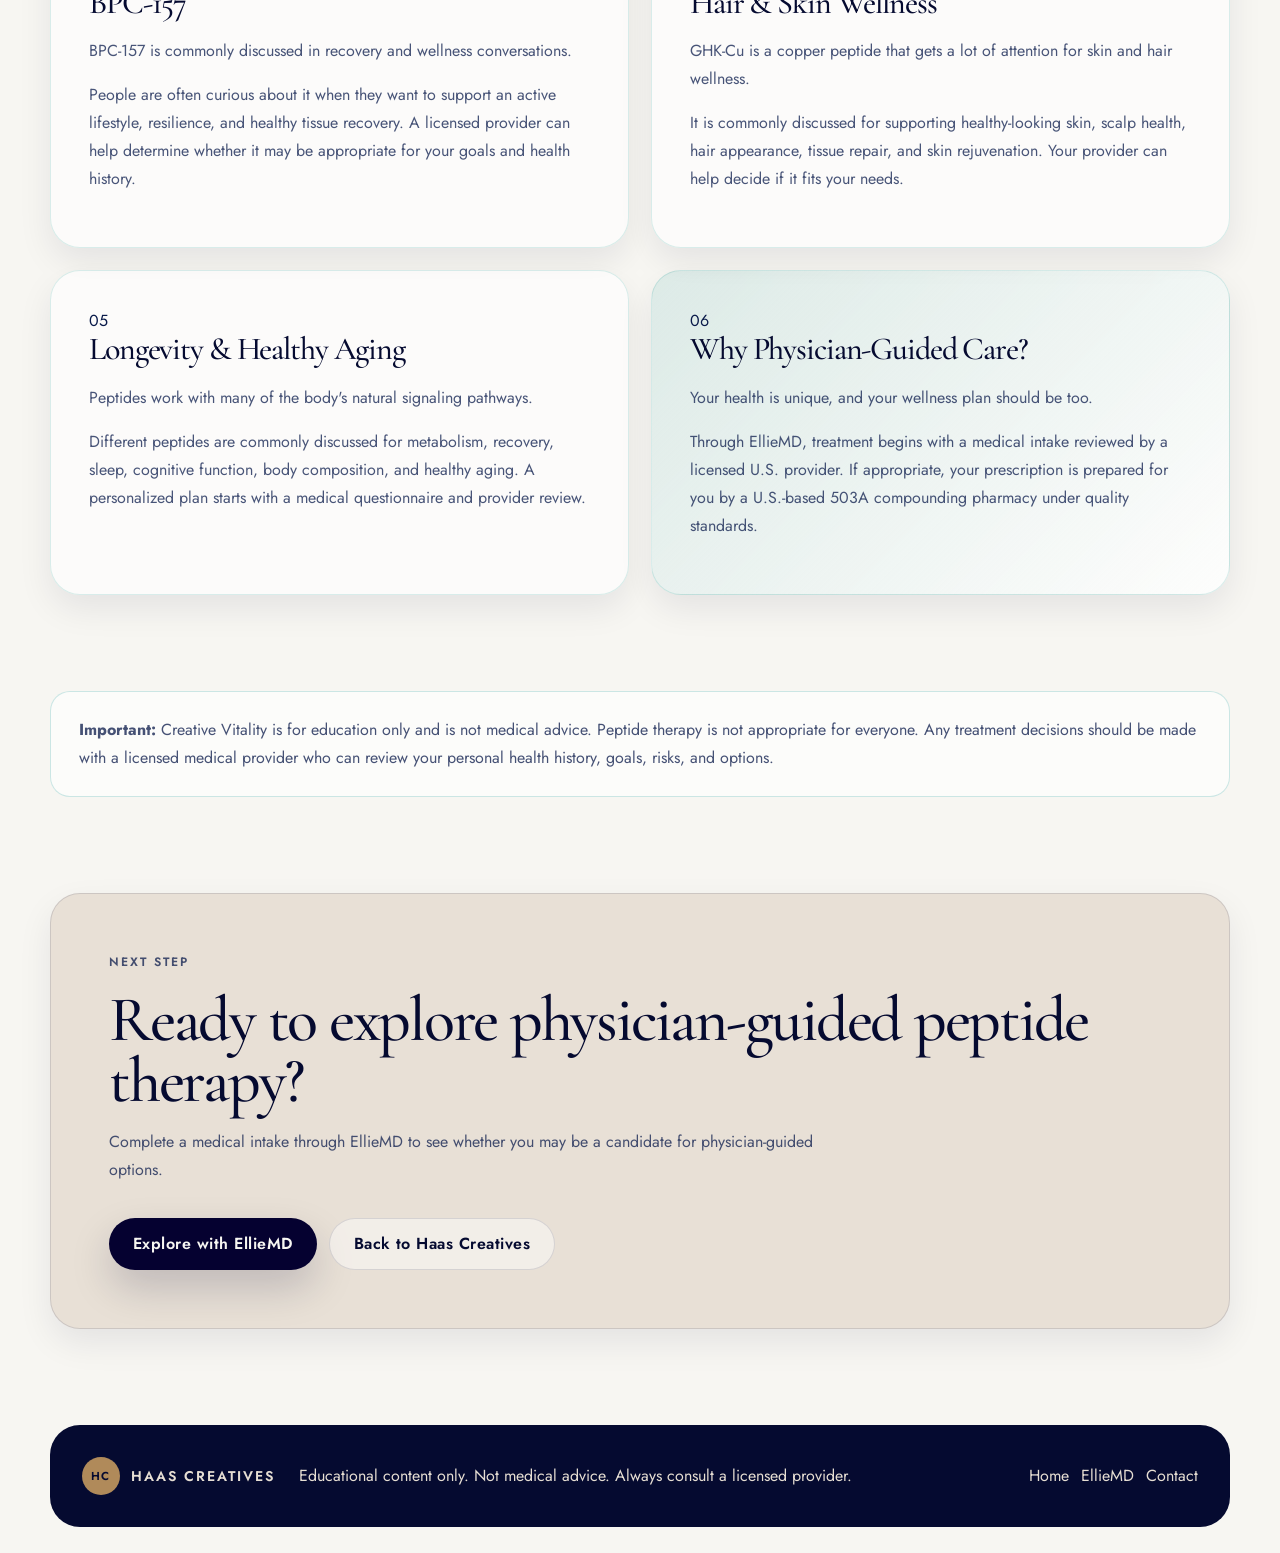
==== commit 0c29ae8b: "Rebuild Creative Vitality education page" ====
--- a/creative-vitality.html
+++ b/creative-vitality.html
@@ -4,7 +4,7 @@
   <meta charset="UTF-8" />
   <meta name="viewport" content="width=device-width, initial-scale=1.0" />
   <title>Creative Vitality | Peptide Education & Wellness Resources</title>
-  <meta name="description" content="Creative Vitality is a peptide and wellness education resource from Jane Haas, connecting curious adults to physician-guided options through EllieMD." />
+  <meta name="description" content="Creative Vitality is a clear, simple peptide and wellness education resource from Jane Haas, connecting curious adults to physician-guided options through EllieMD." />
   <link rel="preconnect" href="https://fonts.googleapis.com">
   <link rel="preconnect" href="https://fonts.gstatic.com" crossorigin>
   <link href="https://fonts.googleapis.com/css2?family=Cormorant+Garamond:wght@400;500;600;700&family=Jost:wght@300;400;500;600;700&display=swap" rel="stylesheet">
@@ -33,15 +33,40 @@
       <section class="cv-hero section-grid" aria-labelledby="cv-title">
         <div class="cv-copy reveal">
           <p class="eyebrow">Creative Vitality</p>
-          <h1 id="cv-title">Peptide education for curious, health-minded adults.</h1>
-          <p class="hero-text">Creative Vitality is an educational space for learning about peptides, wellness, energy, recovery, weight management, and healthy aging — with physician-guided options available through EllieMD.</p>
+          <h1 id="cv-title">Wellness education for a healthier, more vibrant you.</h1>
+          <p class="cv-tagline">Simple answers. Real talk. Better choices.</p>
+          <p class="hero-text">Peptide therapy is getting a lot of attention, and for good reason. My goal is to make the basics easier to understand so you can make informed decisions about your health.</p>
           <div class="hero-actions">
-            <a class="button primary" href="#peptides">Start Learning</a>
-            <a class="button secondary" href="https://elliemd.com/CreativeVitality" target="_blank" rel="noopener">Explore EllieMD Options</a>
+            <a class="button primary" href="#peptides">Explore the Topics</a>
+            <a class="button secondary" href="https://elliemd.com/CreativeVitality" target="_blank" rel="noopener">Explore with EllieMD</a>
           </div>
         </div>
         <div class="cv-visual reveal delay-1">
-          <div class="asset-stage vitality-stage page-vitality-stage"><img src="assets/CreativeVitality.png" alt="Jane Haas pointing upward for Creative Vitality" /></div>
+          <div class="asset-stage vitality-stage page-vitality-stage"><img src="assets/creative-vitality-jane.png" alt="Jane Haas holding a drink for Creative Vitality" /></div>
+        </div>
+      </section>
+
+      <section class="cv-story section-grid reverse" aria-labelledby="story-title">
+        <div class="cv-story-visual reveal">
+          <div class="cv-story-card"><img src="assets/CreativeVitality.png" alt="Jane Haas pointing upward for Creative Vitality" /></div>
+        </div>
+        <div class="cv-story-copy reveal delay-1">
+          <p class="eyebrow">My story</p>
+          <h2 id="story-title">Creativity and vitality go hand in hand.</h2>
+          <p>For over 25 years, I've helped people rediscover confidence — first through photography, and now by sharing the tools and habits that help us thrive as we age.</p>
+          <p>I've learned that living well isn't just about adding years to your life. It's about having the energy to pursue your passions, the clarity to keep learning, the confidence to embrace change, and the health to enjoy the people and experiences that matter most.</p>
+          <p>That's what drew me to EllieMD. Their science-based approach to longevity, metabolic health, cognitive wellness, skin health, and healthy aging complements something I've believed for years: when we feel better physically and mentally, we're far more likely to create, connect, and live with purpose.</p>
+          <p>As someone who has reinvented myself more than once, I know it's never too late to become healthier, stronger, and more energized. My goal is simple — to help others discover practical ways to support their health while continuing to build a life they genuinely love.</p>
+        </div>
+      </section>
+
+      <section class="cv-benefits" aria-labelledby="benefits-title">
+        <h2 id="benefits-title" class="sr-only">What you'll find here</h2>
+        <div class="cv-benefit-grid reveal">
+          <div><span>01</span><strong>Easy education</strong><p>Clear explanations without confusing jargon.</p></div>
+          <div><span>02</span><strong>Real-talk approach</strong><p>Straightforward answers to the questions people actually ask.</p></div>
+          <div><span>03</span><strong>Safety first</strong><p>Why physician-guided care matters for your health.</p></div>
+          <div><span>04</span><strong>Your wellness</strong><p>Personalized options based on your goals, body, and health history.</p></div>
         </div>
       </section>
 
@@ -49,49 +74,54 @@
         <div class="cv-panel">
           <p class="eyebrow">Start here</p>
           <h2 id="peptides-title">What Are Peptides?</h2>
-          <p>Peptides are naturally occurring chains of amino acids that act as messengers throughout the body. They help regulate important functions like metabolism, energy, recovery, appetite, and cellular repair.</p>
-          <p>As we age, our natural peptide levels can change. That's why physician-guided peptide therapies have become an area of growing interest for people looking to support their overall wellness and longevity.</p>
-          <p>Whether your goals include weight management, energy, recovery, or healthy aging, there's a lot to learn about how peptides may fit into a personalized wellness plan.</p>
-          <p>Curious if peptide therapy could be right for you? Explore these educational resources or learn more about the physician-guided options available through EllieMD.</p>
+          <p>Think of peptides as tiny messengers.</p>
+          <p>Your body naturally makes them, and they carry instructions from one part of your body to another. Some help with hunger signals. Some are involved in recovery. Others play a role in skin, hair, energy, metabolism, sleep, or healthy aging.</p>
+          <p>As we get older, some of those natural signals may change. That's one reason people have become interested in physician-guided peptide therapy.</p>
+          <p>The goal here is simple: help you understand the basics before you decide whether it makes sense to complete a medical intake through EllieMD.</p>
         </div>
       </section>
 
       <section class="cv-library" aria-labelledby="library-title">
         <div class="section-heading centered reveal">
           <p class="eyebrow">Peptide education</p>
-          <h2 id="library-title">Learn what people are asking about most.</h2>
+          <h2 id="library-title">Explore peptide education topics.</h2>
         </div>
         <div class="cv-article-grid">
           <article class="cv-article reveal">
+            <span class="cv-icon">01</span>
             <h3>What Are GLP-1 Peptides?</h3>
-            <p>GLP-1 peptides are designed to mimic a naturally occurring hormone involved in appetite regulation and blood sugar balance. They are commonly discussed for supporting weight management by helping people feel fuller for longer and reducing food cravings.</p>
-            <p>When prescribed by a licensed medical provider, GLP-1 therapies may become part of a personalized wellness plan based on an individual's health history and goals.</p>
+            <p>GLP-1 is a natural hormone that helps tell your brain when you've had enough to eat.</p>
+            <p>GLP-1 therapies are often discussed for weight management because they may help people feel fuller longer and reduce cravings. If appropriate, a licensed provider may include them as part of a personalized wellness plan.</p>
           </article>
           <article class="cv-article reveal delay-1">
+            <span class="cv-icon">02</span>
             <h3>NAD+</h3>
-            <p>NAD+ is a naturally occurring coenzyme found in every cell of the body and plays an essential role in energy production and cellular function. It has become increasingly popular in longevity and wellness conversations because of its role in supporting healthy aging and overall vitality.</p>
-            <p>People commonly ask about NAD+ for energy, mental clarity, and cellular wellness. Whether it's appropriate for you is determined by your provider after completing a medical intake.</p>
+            <p>Every cell in your body needs energy. NAD+ helps your cells make that energy.</p>
+            <p>People often ask about NAD+ for energy, mental clarity, and healthy aging. Whether it's appropriate for you is determined by a provider after completing a medical intake.</p>
           </article>
           <article class="cv-article reveal">
+            <span class="cv-icon">03</span>
             <h3>BPC-157</h3>
-            <p>BPC-157 is a peptide commonly discussed for recovery and overall wellness. Interest in BPC-157 has grown among people looking to support an active lifestyle and healthy tissue recovery.</p>
-            <p>While research continues, many people are curious about its potential role in supporting recovery and resilience. A licensed provider can help determine whether it may be appropriate based on your individual goals and health history.</p>
+            <p>BPC-157 is commonly discussed in recovery and wellness conversations.</p>
+            <p>People are often curious about it when they want to support an active lifestyle, resilience, and healthy tissue recovery. A licensed provider can help determine whether it may be appropriate for your goals and health history.</p>
           </article>
           <article class="cv-article reveal delay-1">
+            <span class="cv-icon">04</span>
             <h3>Hair &amp; Skin Wellness</h3>
-            <p>GHK-Cu is a naturally occurring copper peptide that has generated significant interest in the wellness and longevity space. It is commonly discussed for supporting healthy skin, scalp health, and hair appearance, along with tissue repair and overall skin rejuvenation.</p>
-            <p>If you're exploring options to support healthier-looking hair or improve the appearance of your skin, GHK-Cu is one of several physician-guided peptide therapies worth learning more about. Your provider can help determine if it's appropriate for your individual needs.</p>
+            <p>GHK-Cu is a copper peptide that gets a lot of attention for skin and hair wellness.</p>
+            <p>It is commonly discussed for supporting healthy-looking skin, scalp health, hair appearance, tissue repair, and skin rejuvenation. Your provider can help decide if it fits your needs.</p>
           </article>
           <article class="cv-article reveal">
+            <span class="cv-icon">05</span>
             <h3>Longevity &amp; Healthy Aging</h3>
-            <p>Peptides have become one of the fastest-growing areas of wellness because they work with many of the body's natural signaling pathways. Different peptides are commonly discussed for supporting metabolism, recovery, sleep, cognitive function, body composition, and healthy aging.</p>
-            <p>Every person has different goals, which is why physician-guided care is so important. A personalized treatment plan begins with a medical questionnaire and review by a licensed provider to help determine the best options for you.</p>
+            <p>Peptides work with many of the body's natural signaling pathways.</p>
+            <p>Different peptides are commonly discussed for metabolism, recovery, sleep, cognitive function, body composition, and healthy aging. A personalized plan starts with a medical questionnaire and provider review.</p>
           </article>
           <article class="cv-article featured reveal delay-1">
-            <h3>Why Physician-Guided Peptide Therapy?</h3>
+            <span class="cv-icon">06</span>
+            <h3>Why Physician-Guided Care?</h3>
             <p>Your health is unique, and your wellness plan should be too.</p>
-            <p>Through EllieMD, every treatment begins with a medical intake reviewed by a licensed U.S. provider. If appropriate, your prescription is prepared specifically for you by a U.S.-based 503A compounding pharmacy under strict quality standards.</p>
-            <p>Whether you're interested in weight management, longevity, recovery, energy, or healthy aging, physician-guided care helps ensure your plan is tailored to your individual health goals.</p>
+            <p>Through EllieMD, treatment begins with a medical intake reviewed by a licensed U.S. provider. If appropriate, your prescription is prepared for you by a U.S.-based 503A compounding pharmacy under quality standards.</p>
           </article>
         </div>
       </section>
@@ -103,16 +133,16 @@
       <section class="contact" aria-labelledby="cv-contact-title">
         <div class="contact-panel reveal">
           <p class="eyebrow">Next step</p>
-          <h2 id="cv-contact-title">Curious whether peptide therapy could be right for you?</h2>
-          <p>Explore the Creative Vitality resources through EllieMD to learn more about physician-guided wellness options and decide whether it makes sense to start a conversation.</p>
-          <div class="hero-actions"><a class="button primary" href="https://elliemd.com/CreativeVitality" target="_blank" rel="noopener">Explore Creative Vitality</a><a class="button secondary" href="index.html">Back to Haas Creatives</a></div>
+          <h2 id="cv-contact-title">Ready to explore physician-guided peptide therapy?</h2>
+          <p>Complete a medical intake through EllieMD to see whether you may be a candidate for physician-guided options.</p>
+          <div class="hero-actions"><a class="button primary" href="https://elliemd.com/CreativeVitality" target="_blank" rel="noopener">Explore with EllieMD</a><a class="button secondary" href="index.html">Back to Haas Creatives</a></div>
         </div>
       </section>
     </main>
 
     <footer class="footer">
       <a class="brand" href="index.html"><span class="brand-mark">HC</span><span class="brand-text">Haas Creatives</span></a>
-      <p>Photography, education, creative projects, and practical tools for modern business owners.</p>
+      <p>Educational content only. Not medical advice. Always consult a licensed provider.</p>
       <div class="footer-links">
         <a href="index.html">Home</a>
         <a href="https://elliemd.com/CreativeVitality" target="_blank" rel="noopener">EllieMD</a>
--- a/creative-vitality.css
+++ b/creative-vitality.css
@@ -1,14 +1,19 @@
 .vitality-page main { padding-top: 64px; }
 .cv-hero { padding: 54px 0 96px; }
-.cv-copy .eyebrow, .cv-panel .eyebrow { color: var(--teal); }
+.cv-copy .eyebrow, .cv-panel .eyebrow, .cv-library .eyebrow { color: var(--teal); }
 .cv-copy h1 { font-size: clamp(3.8rem, 8vw, 7.4rem); }
-.cv-intro, .cv-topics, .cv-disclaimer { width: min(100%, var(--max)); margin: 0 auto; }
+.cv-intro, .cv-library, .cv-disclaimer { width: min(100%, var(--max)); margin: 0 auto; }
 .cv-panel { padding: clamp(30px, 5vw, 64px); border-radius: var(--radius-xl); border: 1px solid rgba(31,153,151,0.18); background: linear-gradient(135deg, rgba(255,255,255,0.78), rgba(31,153,151,0.08)); box-shadow: var(--shadow-soft); }
 .cv-panel h2 { margin-bottom: 24px; }
 .cv-panel p { max-width: 920px; color: rgba(10,26,74,0.76); }
-.cv-topics { padding: 96px 0 42px; }
+.cv-library { padding: 96px 0 42px; }
+.cv-article-grid { display: grid; grid-template-columns: repeat(2, minmax(0, 1fr)); gap: 22px; }
+.cv-article { padding: clamp(26px, 4vw, 38px); border-radius: var(--radius-xl); border: 1px solid rgba(31,153,151,0.16); background: rgba(255,255,255,0.58); box-shadow: var(--shadow-soft); }
+.cv-article.featured { background: linear-gradient(135deg, rgba(31,153,151,0.12), rgba(255,255,255,0.78)); }
+.cv-article h3 { margin-bottom: 18px; }
+.cv-article p { color: rgba(10,26,74,0.74); }
 .cv-disclaimer { margin-top: 54px; padding: 24px 28px; border-radius: var(--radius-lg); border: 1px solid rgba(31,153,151,0.22); background: rgba(255,255,255,0.62); color: rgba(10,26,74,0.76); }
 .cv-disclaimer p { margin: 0; }
 .page-vitality-stage { min-height: 560px; }
 .page-vitality-stage img { max-width: min(112%, 640px); }
-@media (max-width: 940px) { .cv-hero { padding-top: 24px; } .page-vitality-stage { min-height: 420px; } }
+@media (max-width: 940px) { .cv-hero { padding-top: 24px; } .page-vitality-stage { min-height: 420px; } .cv-article-grid { grid-template-columns: 1fr; } }
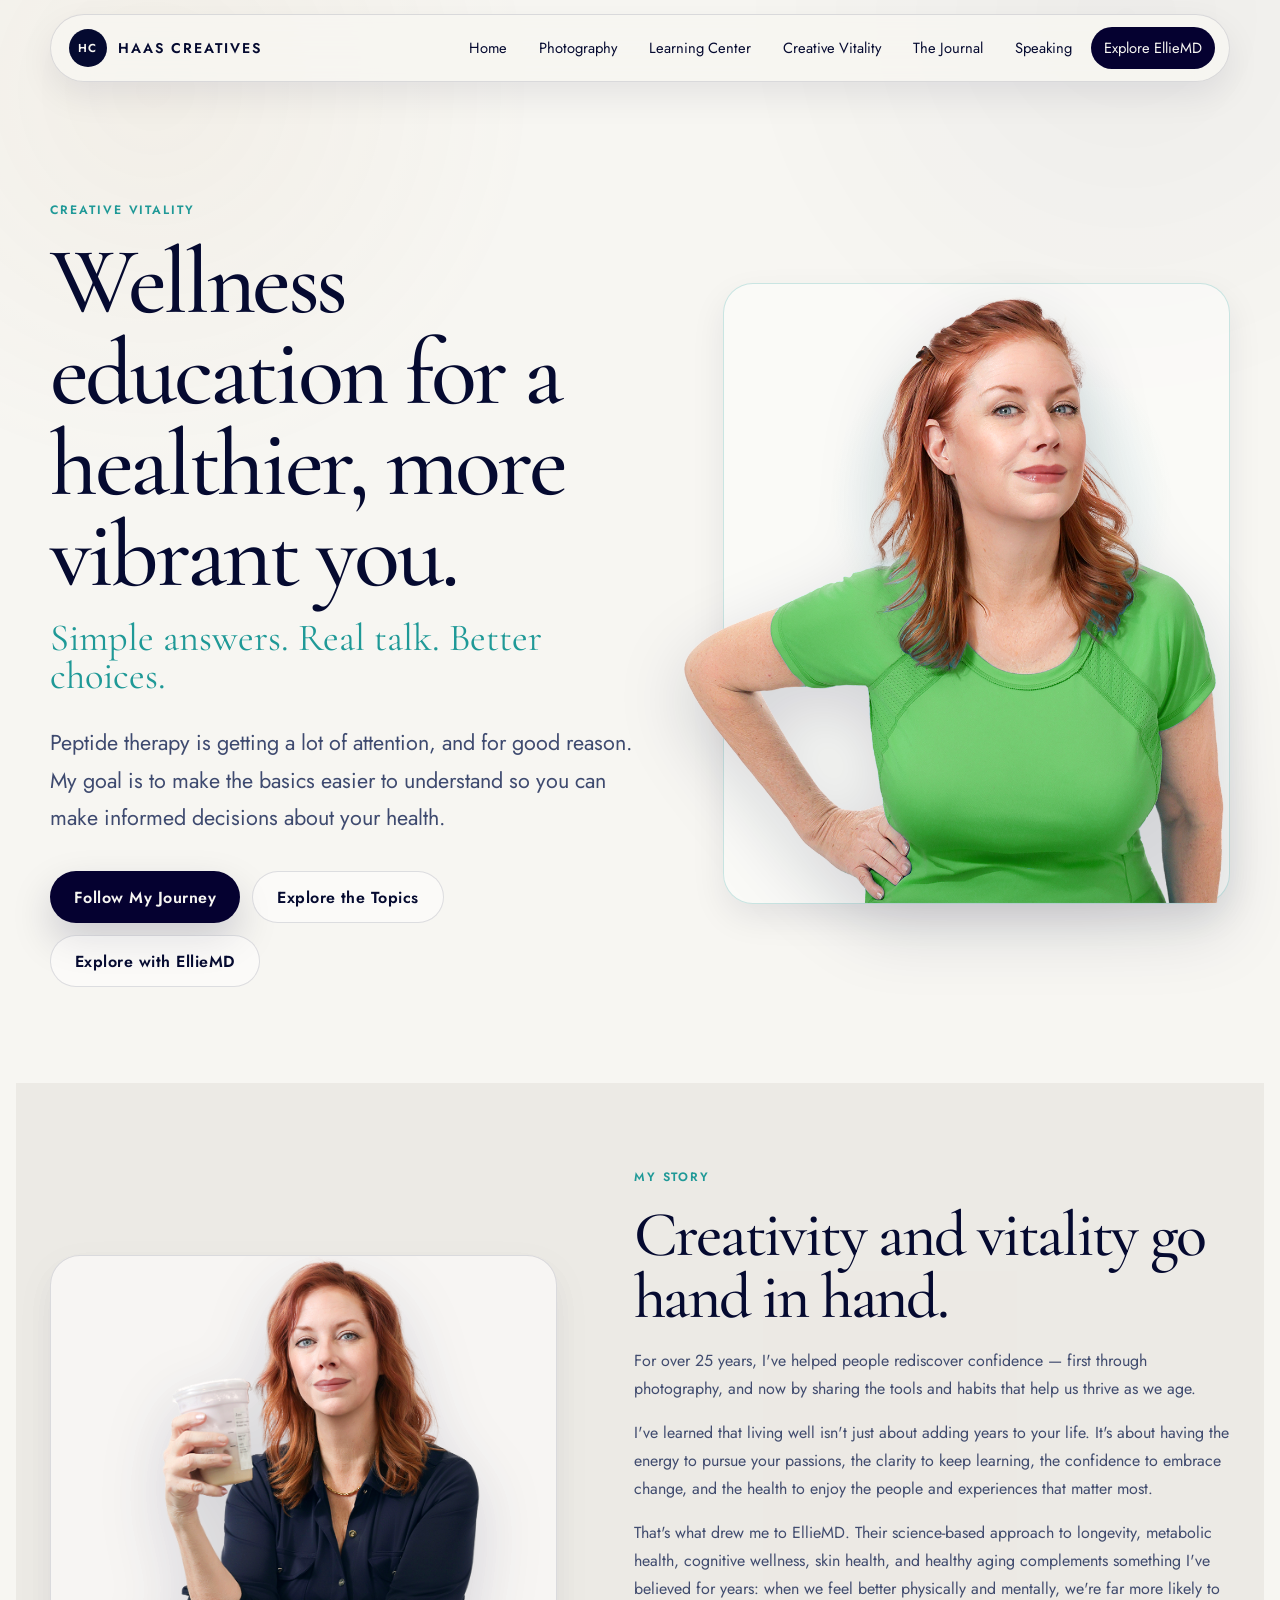
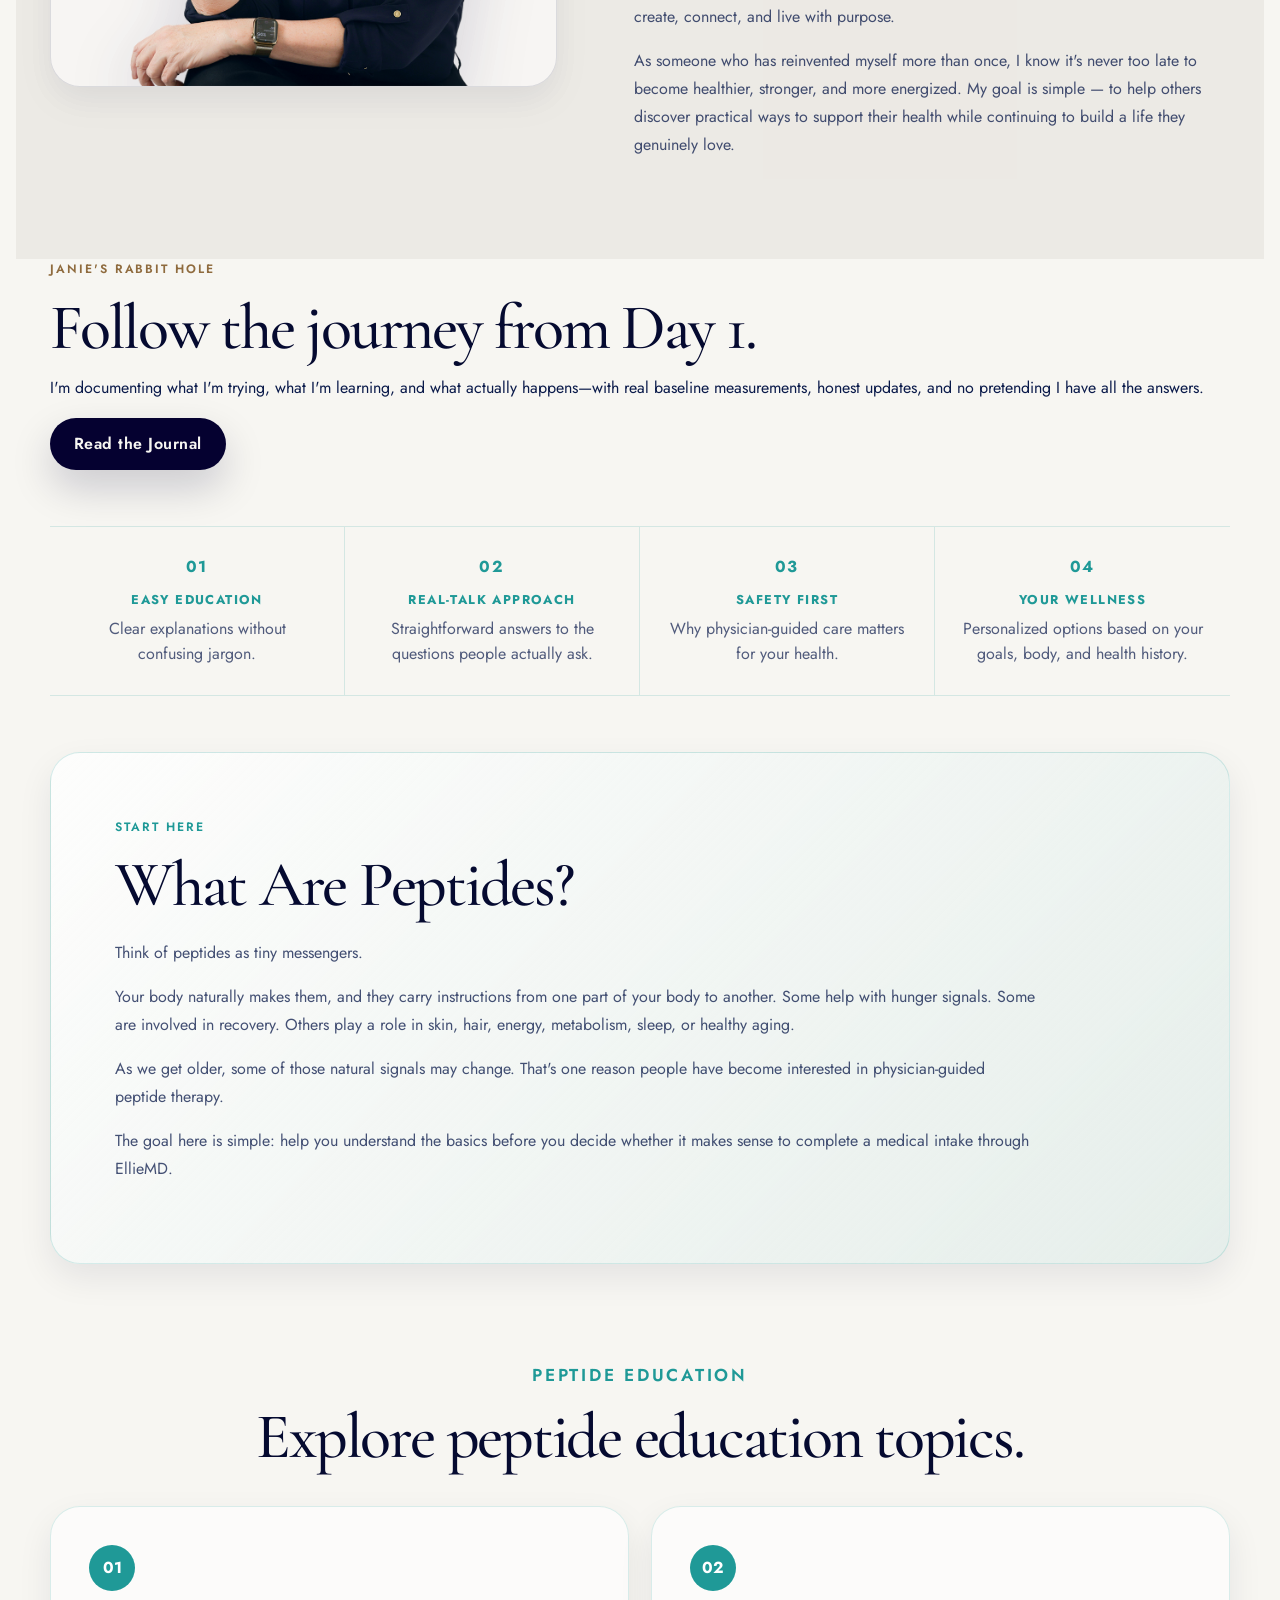
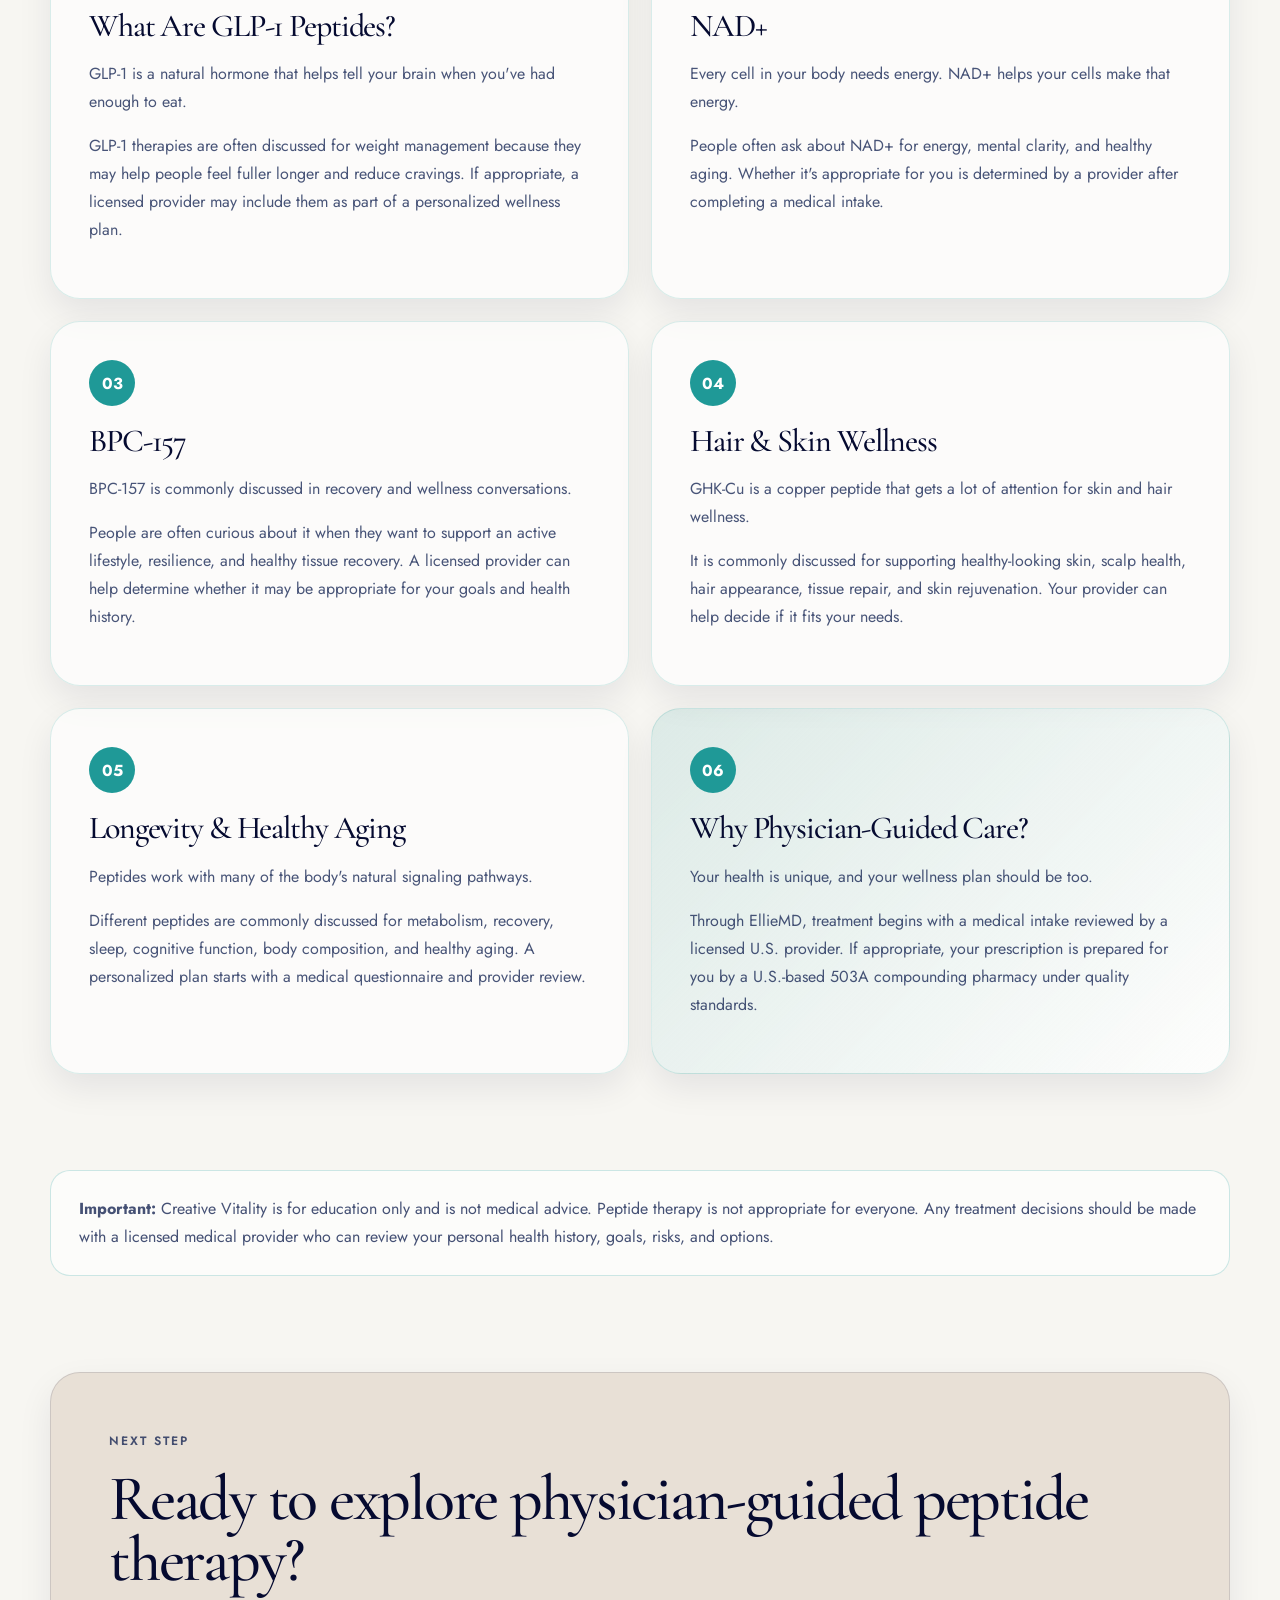
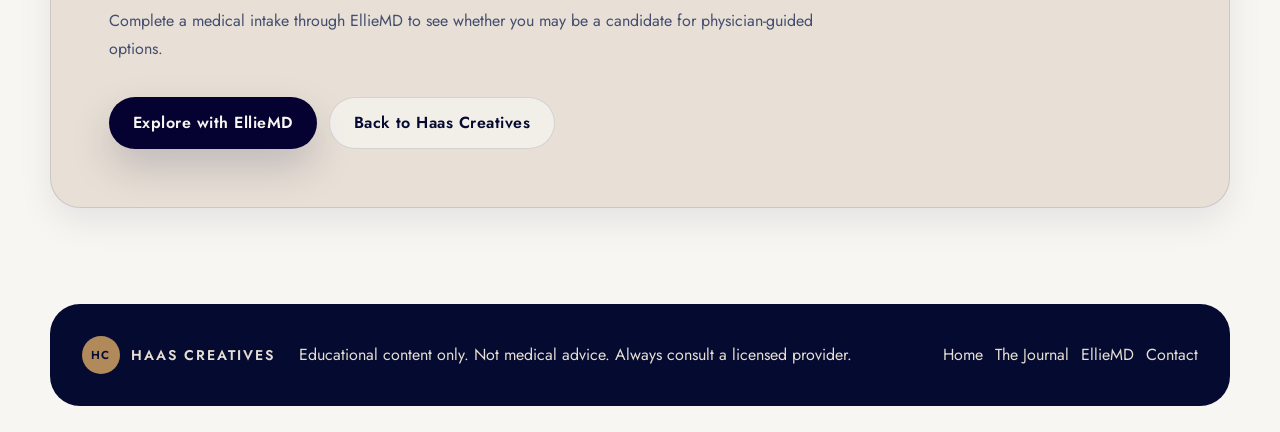
==== commit 05cfd836: "Add Creative Vitality journal page" ====
--- a/creative-vitality.html
+++ b/creative-vitality.html
@@ -24,6 +24,7 @@
         <a href="https://www.janehaas.com" target="_blank" rel="noopener">Photography</a>
         <a href="https://www.janehaas.com/workshops" target="_blank" rel="noopener">Learning Center</a>
         <a href="creative-vitality.html">Creative Vitality</a>
+        <a href="journal.html">The Journal</a>
         <a href="index.html#speaking">Speaking</a>
         <a class="nav-cta" href="https://elliemd.com/CreativeVitality" target="_blank" rel="noopener">Explore EllieMD</a>
       </nav>
@@ -37,7 +38,8 @@
           <p class="cv-tagline">Simple answers. Real talk. Better choices.</p>
           <p class="hero-text">Peptide therapy is getting a lot of attention, and for good reason. My goal is to make the basics easier to understand so you can make informed decisions about your health.</p>
           <div class="hero-actions">
-            <a class="button primary" href="#peptides">Explore the Topics</a>
+            <a class="button primary" href="journal.html">Follow My Journey</a>
+            <a class="button secondary" href="#peptides">Explore the Topics</a>
             <a class="button secondary" href="https://elliemd.com/CreativeVitality" target="_blank" rel="noopener">Explore with EllieMD</a>
           </div>
         </div>
@@ -58,6 +60,15 @@
           <p>That's what drew me to EllieMD. Their science-based approach to longevity, metabolic health, cognitive wellness, skin health, and healthy aging complements something I've believed for years: when we feel better physically and mentally, we're far more likely to create, connect, and live with purpose.</p>
           <p>As someone who has reinvented myself more than once, I know it's never too late to become healthier, stronger, and more energized. My goal is simple — to help others discover practical ways to support their health while continuing to build a life they genuinely love.</p>
         </div>
+      </section>
+
+      <section class="cv-journal-callout reveal" aria-labelledby="journal-callout-title">
+        <div>
+          <p class="eyebrow">Janie's Rabbit Hole</p>
+          <h2 id="journal-callout-title">Follow the journey from Day 1.</h2>
+          <p>I'm documenting what I'm trying, what I'm learning, and what actually happens—with real baseline measurements, honest updates, and no pretending I have all the answers.</p>
+        </div>
+        <a class="button primary" href="journal.html">Read the Journal</a>
       </section>
 
       <section class="cv-benefits" aria-labelledby="benefits-title">
@@ -145,6 +156,7 @@
       <p>Educational content only. Not medical advice. Always consult a licensed provider.</p>
       <div class="footer-links">
         <a href="index.html">Home</a>
+        <a href="journal.html">The Journal</a>
         <a href="https://elliemd.com/CreativeVitality" target="_blank" rel="noopener">EllieMD</a>
         <a href="mailto:janehaasphotos@gmail.com">Contact</a>
       </div>
--- a/creative-vitality.css
+++ b/creative-vitality.css
@@ -1,19 +1,36 @@
 .vitality-page main { padding-top: 64px; }
 .cv-hero { padding: 54px 0 96px; }
-.cv-copy .eyebrow, .cv-panel .eyebrow, .cv-library .eyebrow { color: var(--teal); }
-.cv-copy h1 { font-size: clamp(3.8rem, 8vw, 7.4rem); }
-.cv-intro, .cv-library, .cv-disclaimer { width: min(100%, var(--max)); margin: 0 auto; }
+.cv-copy .eyebrow, .cv-panel .eyebrow, .cv-library .eyebrow, .cv-story-copy .eyebrow { color: var(--teal); }
+.cv-copy h1 { font-size: clamp(3.4rem, 7.4vw, 6.9rem); }
+.cv-tagline { margin: 18px 0 0; color: var(--teal); font-family: var(--serif); font-size: clamp(1.8rem, 3vw, 2.7rem); line-height: 1; }
+.cv-intro, .cv-library, .cv-benefits, .cv-disclaimer { width: min(100%, var(--max)); margin: 0 auto; }
 .cv-panel { padding: clamp(30px, 5vw, 64px); border-radius: var(--radius-xl); border: 1px solid rgba(31,153,151,0.18); background: linear-gradient(135deg, rgba(255,255,255,0.78), rgba(31,153,151,0.08)); box-shadow: var(--shadow-soft); }
 .cv-panel h2 { margin-bottom: 24px; }
 .cv-panel p { max-width: 920px; color: rgba(10,26,74,0.76); }
+.page-vitality-stage { min-height: 560px; }
+.page-vitality-stage img { max-width: min(112%, 640px); }
+.cv-story { width: 100%; max-width: none; padding: 84px max(16px, calc((100% - var(--max)) / 2)); background: rgba(227,223,216,0.52); }
+.cv-story-card { border-radius: var(--radius-xl); background: rgba(255,255,255,0.55); border: 1px solid var(--line); box-shadow: var(--shadow-soft); overflow: hidden; display: grid; place-items: end center; min-height: 430px; position: relative; }
+.cv-story-card img { display: none; }
+.cv-story-card::before { content: ''; display: block; width: 100%; min-height: 430px; background: url('assets/janie_with_cup.png') center bottom / contain no-repeat; filter: drop-shadow(0 22px 32px rgba(5,10,48,0.15)); }
+.cv-story-copy { max-width: 720px; }
+.cv-story-copy h2 { margin-bottom: 20px; }
+.cv-story-copy p { color: rgba(10,26,74,0.76); }
+.cv-benefits { padding: 56px 0; }
+.cv-benefit-grid { display: grid; grid-template-columns: repeat(4, minmax(0, 1fr)); gap: 0; border-top: 1px solid rgba(31,153,151,0.16); border-bottom: 1px solid rgba(31,153,151,0.16); }
+.cv-benefit-grid div { padding: 28px 24px; text-align: center; border-right: 1px solid rgba(31,153,151,0.16); }
+.cv-benefit-grid div:last-child { border-right: 0; }
+.cv-benefit-grid span { display: block; color: var(--teal); font-weight: 700; letter-spacing: 0.12em; margin-bottom: 12px; }
+.cv-benefit-grid strong { display: block; color: var(--teal); text-transform: uppercase; letter-spacing: 0.11em; font-size: 0.8rem; margin-bottom: 8px; }
+.cv-benefit-grid p { margin: 0; color: rgba(10,26,74,0.7); line-height: 1.55; }
 .cv-library { padding: 96px 0 42px; }
 .cv-article-grid { display: grid; grid-template-columns: repeat(2, minmax(0, 1fr)); gap: 22px; }
 .cv-article { padding: clamp(26px, 4vw, 38px); border-radius: var(--radius-xl); border: 1px solid rgba(31,153,151,0.16); background: rgba(255,255,255,0.58); box-shadow: var(--shadow-soft); }
 .cv-article.featured { background: linear-gradient(135deg, rgba(31,153,151,0.12), rgba(255,255,255,0.78)); }
+.cv-icon { display: inline-grid; place-items: center; width: 46px; height: 46px; border-radius: 50%; background: var(--teal); color: white; font-weight: 700; margin-bottom: 18px; }
 .cv-article h3 { margin-bottom: 18px; }
 .cv-article p { color: rgba(10,26,74,0.74); }
 .cv-disclaimer { margin-top: 54px; padding: 24px 28px; border-radius: var(--radius-lg); border: 1px solid rgba(31,153,151,0.22); background: rgba(255,255,255,0.62); color: rgba(10,26,74,0.76); }
 .cv-disclaimer p { margin: 0; }
-.page-vitality-stage { min-height: 560px; }
-.page-vitality-stage img { max-width: min(112%, 640px); }
-@media (max-width: 940px) { .cv-hero { padding-top: 24px; } .page-vitality-stage { min-height: 420px; } .cv-article-grid { grid-template-columns: 1fr; } }
+.sr-only { position: absolute; width: 1px; height: 1px; padding: 0; margin: -1px; overflow: hidden; clip: rect(0,0,0,0); white-space: nowrap; border: 0; }
+@media (max-width: 940px) { .cv-hero { padding-top: 24px; } .page-vitality-stage { min-height: 420px; } .cv-story-card::before { min-height: 360px; } .cv-article-grid, .cv-benefit-grid { grid-template-columns: 1fr; } .cv-benefit-grid div { border-right: 0; border-bottom: 1px solid rgba(31,153,151,0.16); } .cv-benefit-grid div:last-child { border-bottom: 0; } }
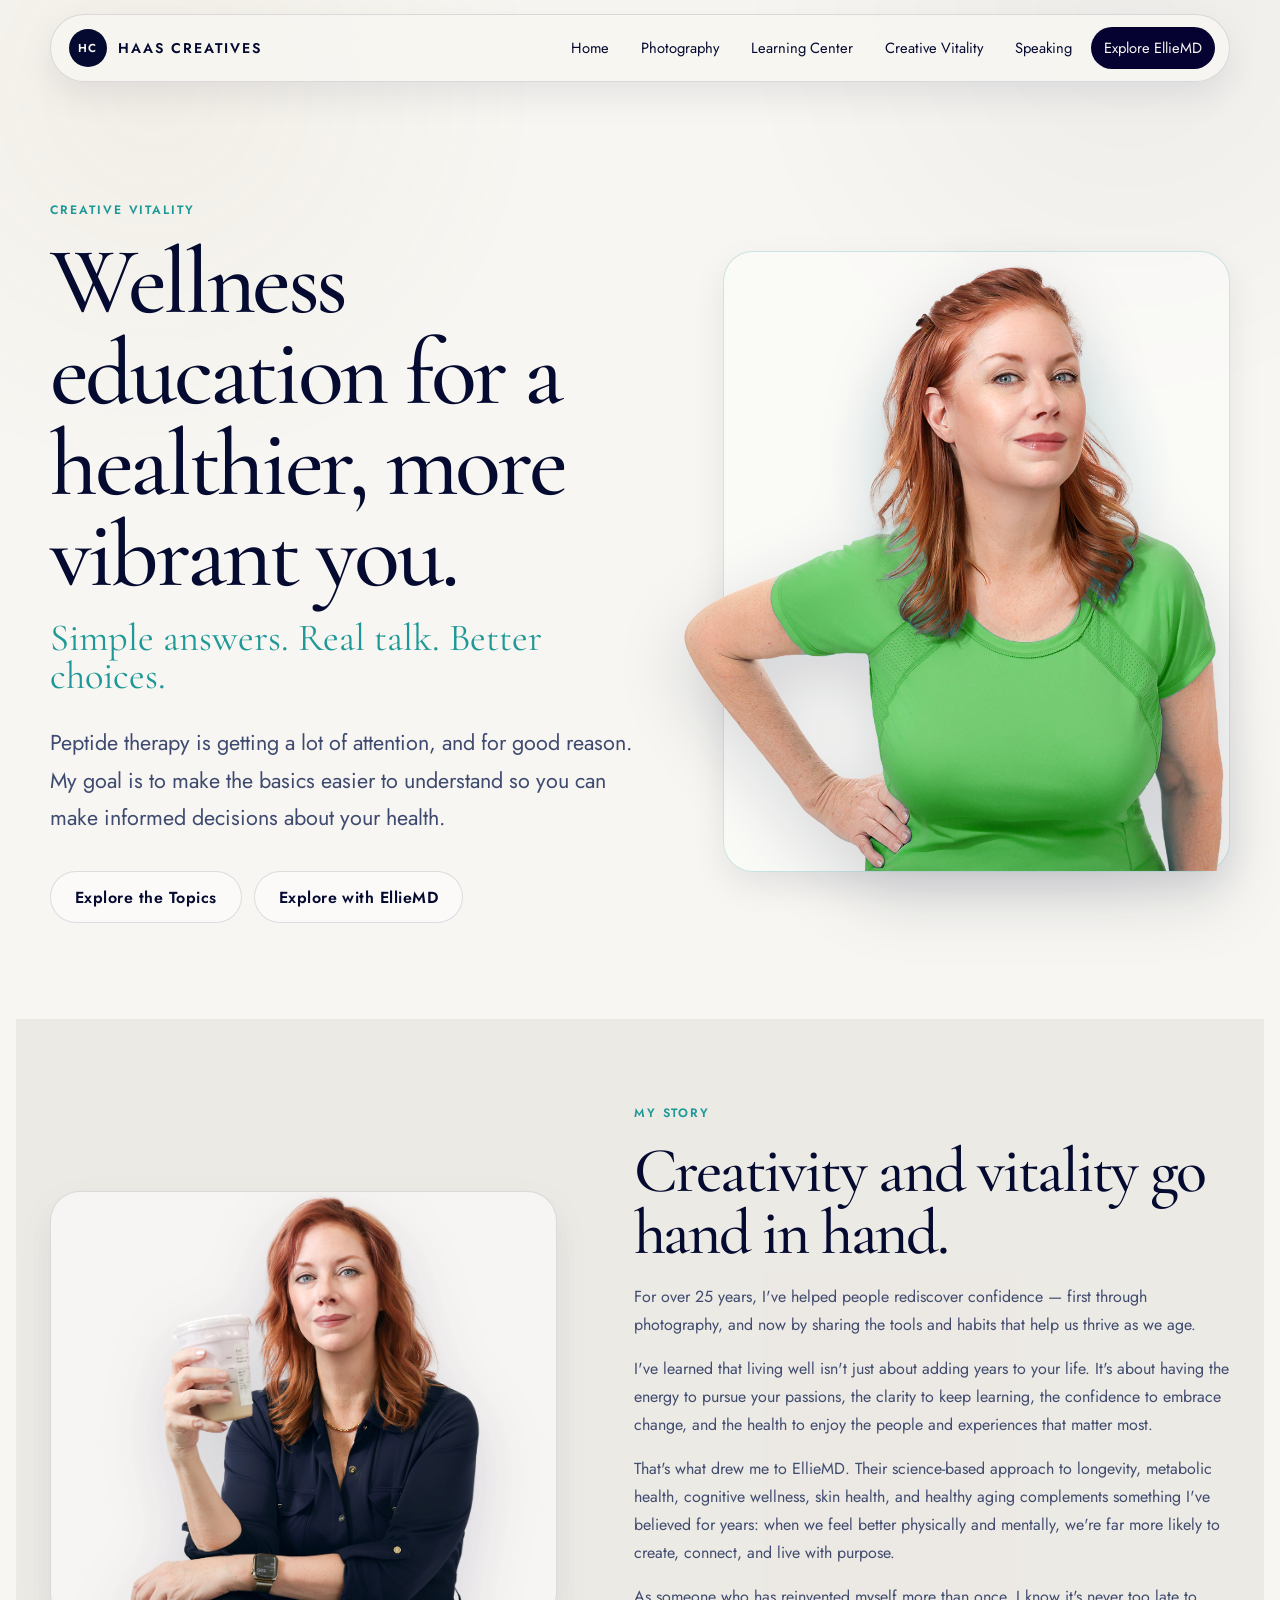
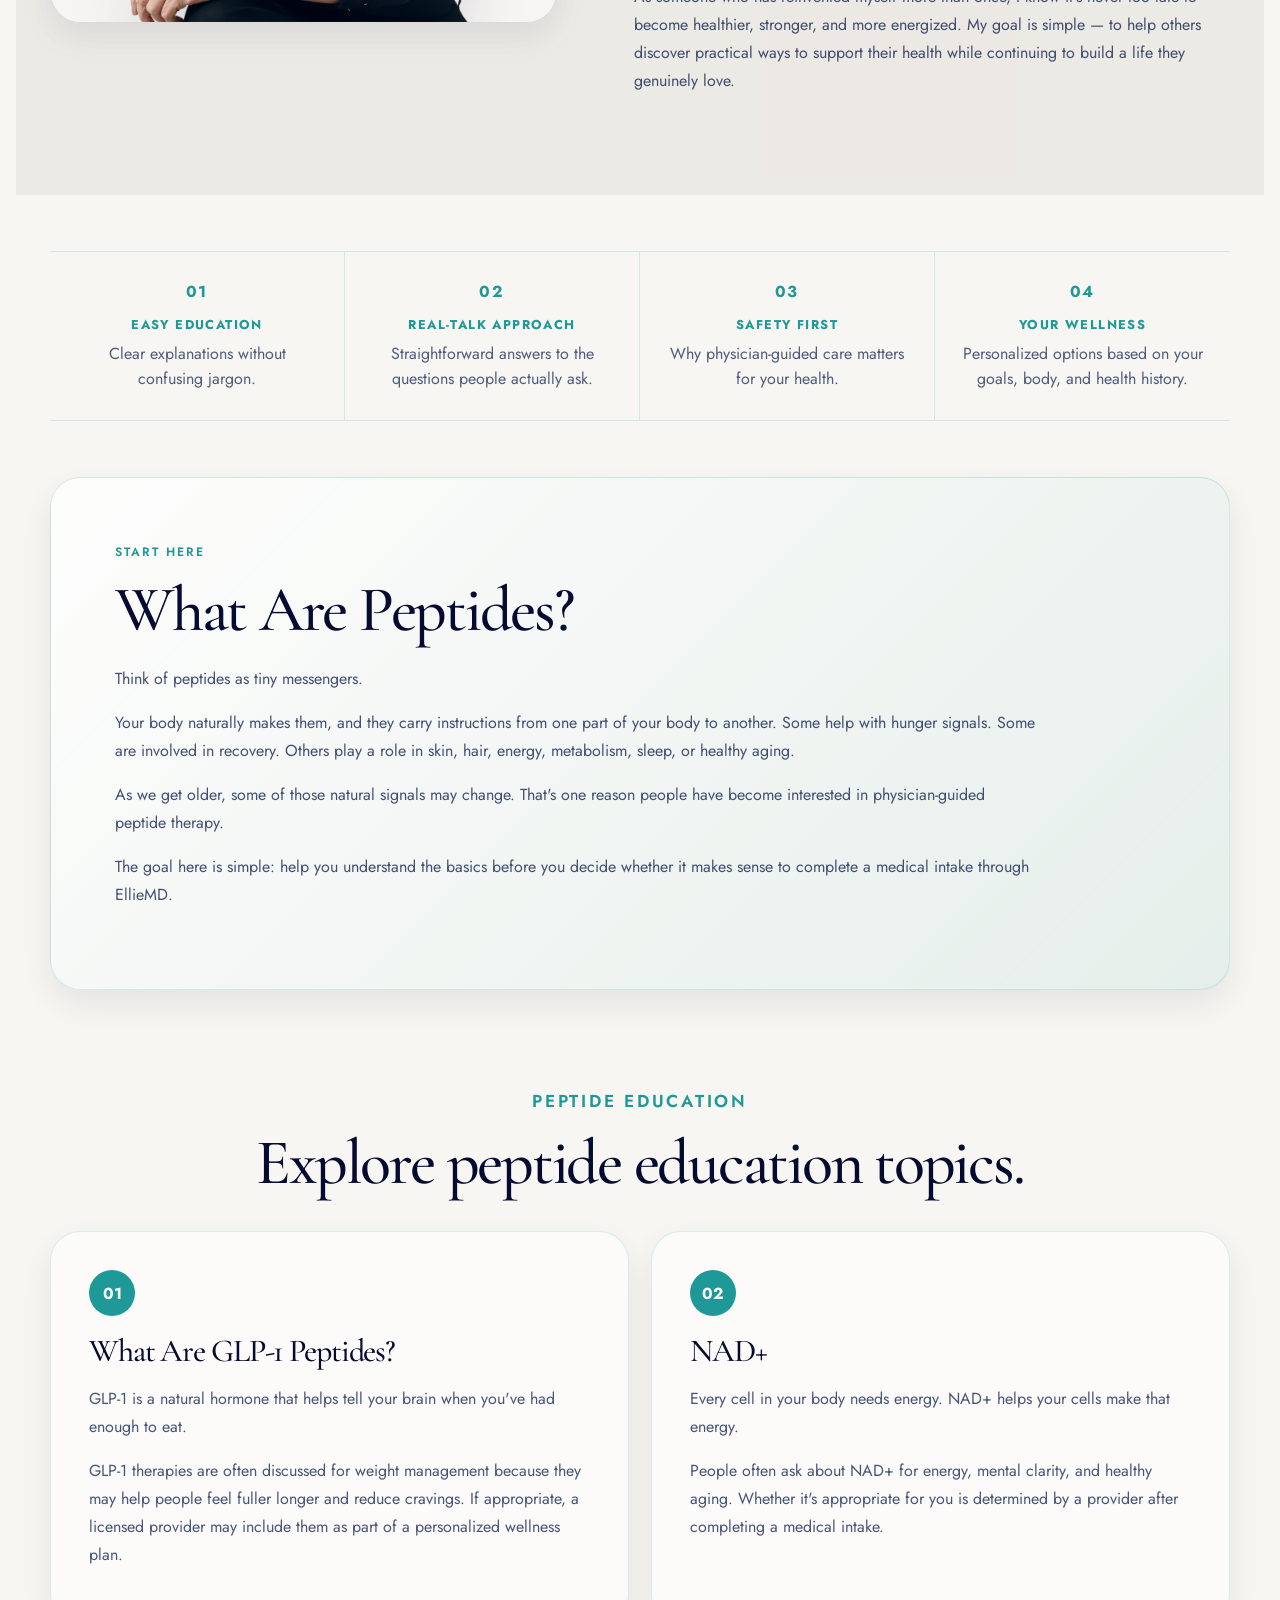
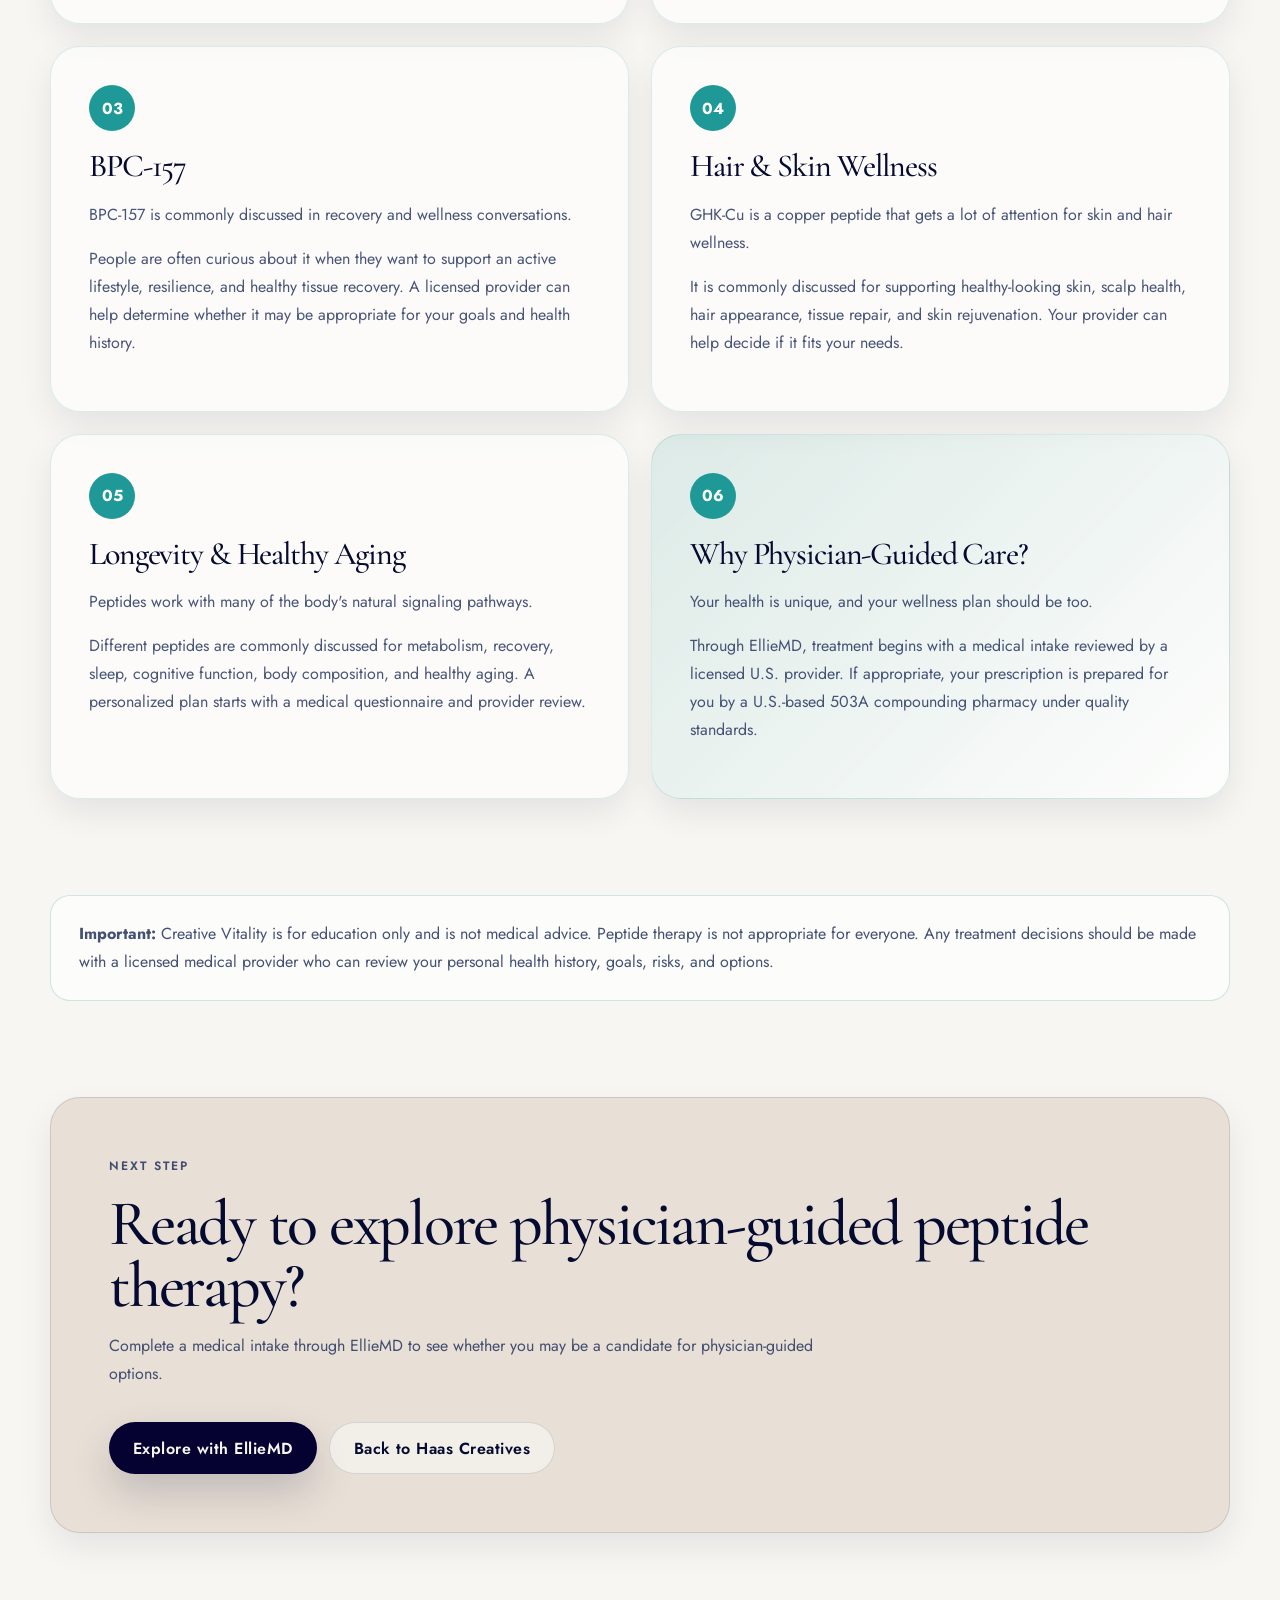
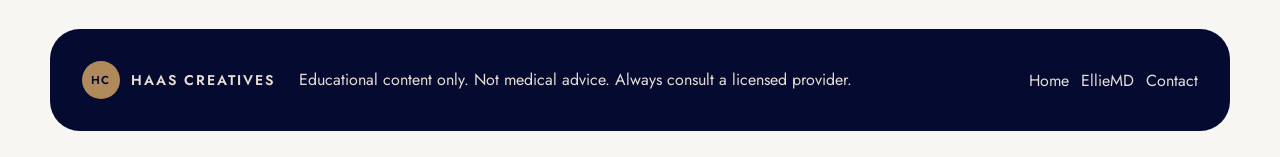
==== commit 296f9a97: "Remove Janie's Rabbit Hole journal" ====
--- a/creative-vitality.html
+++ b/creative-vitality.html
@@ -24,7 +24,6 @@
         <a href="https://www.janehaas.com" target="_blank" rel="noopener">Photography</a>
         <a href="https://www.janehaas.com/workshops" target="_blank" rel="noopener">Learning Center</a>
         <a href="creative-vitality.html">Creative Vitality</a>
-        <a href="journal.html">The Journal</a>
         <a href="index.html#speaking">Speaking</a>
         <a class="nav-cta" href="https://elliemd.com/CreativeVitality" target="_blank" rel="noopener">Explore EllieMD</a>
       </nav>
@@ -38,7 +37,6 @@
           <p class="cv-tagline">Simple answers. Real talk. Better choices.</p>
           <p class="hero-text">Peptide therapy is getting a lot of attention, and for good reason. My goal is to make the basics easier to understand so you can make informed decisions about your health.</p>
           <div class="hero-actions">
-            <a class="button primary" href="journal.html">Follow My Journey</a>
             <a class="button secondary" href="#peptides">Explore the Topics</a>
             <a class="button secondary" href="https://elliemd.com/CreativeVitality" target="_blank" rel="noopener">Explore with EllieMD</a>
           </div>
@@ -60,15 +58,6 @@
           <p>That's what drew me to EllieMD. Their science-based approach to longevity, metabolic health, cognitive wellness, skin health, and healthy aging complements something I've believed for years: when we feel better physically and mentally, we're far more likely to create, connect, and live with purpose.</p>
           <p>As someone who has reinvented myself more than once, I know it's never too late to become healthier, stronger, and more energized. My goal is simple — to help others discover practical ways to support their health while continuing to build a life they genuinely love.</p>
         </div>
-      </section>
-
-      <section class="cv-journal-callout reveal" aria-labelledby="journal-callout-title">
-        <div>
-          <p class="eyebrow">Janie's Rabbit Hole</p>
-          <h2 id="journal-callout-title">Follow the journey from Day 1.</h2>
-          <p>I'm documenting what I'm trying, what I'm learning, and what actually happens—with real baseline measurements, honest updates, and no pretending I have all the answers.</p>
-        </div>
-        <a class="button primary" href="journal.html">Read the Journal</a>
       </section>
 
       <section class="cv-benefits" aria-labelledby="benefits-title">
@@ -156,7 +145,6 @@
       <p>Educational content only. Not medical advice. Always consult a licensed provider.</p>
       <div class="footer-links">
         <a href="index.html">Home</a>
-        <a href="journal.html">The Journal</a>
         <a href="https://elliemd.com/CreativeVitality" target="_blank" rel="noopener">EllieMD</a>
         <a href="mailto:janehaasphotos@gmail.com">Contact</a>
       </div>
--- a/creative-vitality.css
+++ b/creative-vitality.css
@@ -32,5 +32,64 @@
 .cv-article p { color: rgba(10,26,74,0.74); }
 .cv-disclaimer { margin-top: 54px; padding: 24px 28px; border-radius: var(--radius-lg); border: 1px solid rgba(31,153,151,0.22); background: rgba(255,255,255,0.62); color: rgba(10,26,74,0.76); }
 .cv-disclaimer p { margin: 0; }
+.cv-journal-callout { display: flex; align-items: center; justify-content: space-between; gap: 32px; padding: clamp(30px, 5vw, 54px); margin: 72px auto 22px; border-radius: var(--radius-xl); background: var(--navy); color: var(--off-white); box-shadow: var(--shadow); }
+.cv-journal-callout > div { max-width: 780px; }
+.cv-journal-callout .eyebrow { color: #8fd3d1; }
+.cv-journal-callout h2 { color: var(--off-white); font-size: clamp(2.6rem, 5vw, 4.8rem); }
+.cv-journal-callout p:not(.eyebrow) { margin-bottom: 0; color: rgba(247,246,242,0.78); }
+.cv-journal-callout .button { flex: 0 0 auto; background: var(--teal); }
+
+.journal-page main { padding-top: 0; }
+.journal-hero { padding: 96px 0 104px; text-align: center; }
+.journal-hero h1 { max-width: 100%; font-size: clamp(4rem, 9vw, 8rem); }
+.journal-hero .hero-text { margin-inline: auto; }
+.journal-hero .hero-actions { justify-content: center; }
+.journal-intro { width: 100%; max-width: none; padding: 92px max(16px, calc((100% - var(--max)) / 2)); background: rgba(227,223,216,0.52); }
+.journal-intro h2 { max-width: 680px; }
+.journal-intro-copy { max-width: 650px; color: rgba(10,26,74,0.76); }
+.journal-section { padding: 104px 0; }
+.baseline-profile { display: grid; grid-template-columns: repeat(4, minmax(0, 1fr)); border: 1px solid rgba(31,153,151,0.18); border-radius: var(--radius-xl); background: rgba(255,255,255,0.6); overflow: hidden; box-shadow: var(--shadow-soft); }
+.baseline-profile div { padding: 28px; text-align: center; border-right: 1px solid rgba(31,153,151,0.16); }
+.baseline-profile div:last-child { border-right: 0; }
+.baseline-profile span { display: block; margin-bottom: 8px; color: var(--teal); font-size: 0.75rem; font-weight: 700; letter-spacing: 0.14em; text-transform: uppercase; }
+.baseline-profile strong { font-family: var(--serif); color: var(--navy); font-size: clamp(1.8rem, 3vw, 2.5rem); font-weight: 500; }
+.journal-card-grid { display: grid; grid-template-columns: repeat(2, minmax(0, 1fr)); gap: 22px; margin-top: 24px; }
+.journal-card { padding: clamp(28px, 4vw, 42px); border: 1px solid rgba(31,153,151,0.16); border-radius: var(--radius-xl); background: rgba(255,255,255,0.58); box-shadow: var(--shadow-soft); }
+.journal-card .card-kicker, .results-box .card-kicker { color: var(--teal); }
+.journal-card h3 { margin-bottom: 26px; }
+.protocol-card { grid-column: 1 / -1; background: linear-gradient(135deg, rgba(31,153,151,0.1), rgba(255,255,255,0.75)); }
+.measurement-list { margin: 0; }
+.measurement-list div { display: flex; justify-content: space-between; gap: 20px; padding: 11px 0; border-bottom: 1px solid var(--line); }
+.measurement-list div:last-child { border-bottom: 0; }
+.measurement-list dt { color: rgba(10,26,74,0.68); }
+.measurement-list dd { margin: 0; font-weight: 700; color: var(--navy); text-align: right; }
+.journal-note { margin-top: 24px; color: rgba(10,26,74,0.62); font-size: 0.9rem; }
+.check-list { margin: 0; padding: 0; list-style: none; }
+.check-list li { position: relative; padding: 10px 0 10px 30px; color: rgba(10,26,74,0.76); }
+.check-list li::before { content: '✓'; position: absolute; left: 0; top: 10px; color: var(--teal); font-weight: 700; }
+.protocol-grid { display: grid; grid-template-columns: repeat(3, minmax(0, 1fr)); gap: 26px; }
+.protocol-grid strong { color: var(--teal); text-transform: uppercase; font-size: 0.8rem; letter-spacing: 0.12em; }
+.protocol-grid ul { margin: 14px 0 0; padding-left: 20px; color: rgba(10,26,74,0.74); }
+.protocol-grid li { margin: 8px 0; }
+.journal-entry { display: grid; grid-template-columns: 190px minmax(0, 780px); gap: clamp(30px, 7vw, 90px); justify-content: center; padding: 100px max(16px, calc((100% - var(--max)) / 2)); background: var(--content-bg); width: 100%; max-width: none; }
+.entry-meta { align-self: start; position: sticky; top: 110px; }
+.entry-meta span, .entry-meta time { display: block; }
+.entry-meta span { color: var(--teal); font-family: var(--serif); font-size: 3rem; }
+.entry-meta time { margin-top: 8px; color: rgba(10,26,74,0.62); }
+.entry-content h2 { margin-bottom: 30px; }
+.entry-content h3 { margin: 40px 0 20px; }
+.entry-content > p { color: rgba(10,26,74,0.78); font-size: 1.06rem; }
+.journal-entry-alt { background: linear-gradient(135deg, rgba(255,255,255,0.74), rgba(31,153,151,0.08)); }
+.entry-signoff { margin-top: 38px; color: var(--teal) !important; font-family: var(--serif); font-size: clamp(2rem, 4vw, 3.2rem) !important; line-height: 1.05; }
+.results-box { margin-top: 46px; padding: 30px; border-radius: var(--radius-lg); background: rgba(255,255,255,0.72); border: 1px solid rgba(31,153,151,0.18); }
+.result-grid { display: grid; grid-template-columns: repeat(2, minmax(0, 1fr)); gap: 14px; }
+.result-grid div { padding: 16px; border-radius: 14px; background: rgba(31,153,151,0.08); }
+.result-grid span, .result-grid strong { display: block; }
+.result-grid span { color: rgba(10,26,74,0.6); font-size: 0.8rem; }
+.result-grid strong { margin-top: 5px; color: var(--navy); }
+.cleo-judgment { margin: 24px 0 0; padding: 26px 30px; border: 0; border-left: 4px solid var(--teal); border-radius: 0 var(--radius-lg) var(--radius-lg) 0; background: var(--navy); color: var(--off-white); }
+.cleo-judgment p { margin: 0; }
+.cleo-judgment p + p { margin-top: 10px; color: rgba(247,246,242,0.78); }
 .sr-only { position: absolute; width: 1px; height: 1px; padding: 0; margin: -1px; overflow: hidden; clip: rect(0,0,0,0); white-space: nowrap; border: 0; }
-@media (max-width: 940px) { .cv-hero { padding-top: 24px; } .page-vitality-stage { min-height: 420px; } .cv-story-card::before { min-height: 360px; } .cv-article-grid, .cv-benefit-grid { grid-template-columns: 1fr; } .cv-benefit-grid div { border-right: 0; border-bottom: 1px solid rgba(31,153,151,0.16); } .cv-benefit-grid div:last-child { border-bottom: 0; } }
+@media (max-width: 940px) { .cv-hero { padding-top: 24px; } .page-vitality-stage { min-height: 420px; } .cv-story-card::before { min-height: 360px; } .cv-article-grid, .cv-benefit-grid, .baseline-profile, .journal-card-grid, .protocol-grid { grid-template-columns: 1fr; } .cv-benefit-grid div, .baseline-profile div { border-right: 0; border-bottom: 1px solid rgba(31,153,151,0.16); } .cv-benefit-grid div:last-child, .baseline-profile div:last-child { border-bottom: 0; } .protocol-card { grid-column: auto; } .cv-journal-callout { align-items: flex-start; flex-direction: column; } .journal-entry { grid-template-columns: 1fr; } .entry-meta { position: static; } }
+@media (max-width: 560px) { .journal-hero { padding: 66px 0 74px; } .journal-section { padding: 72px 0; } .result-grid { grid-template-columns: 1fr; } .cv-journal-callout .button { width: 100%; } }
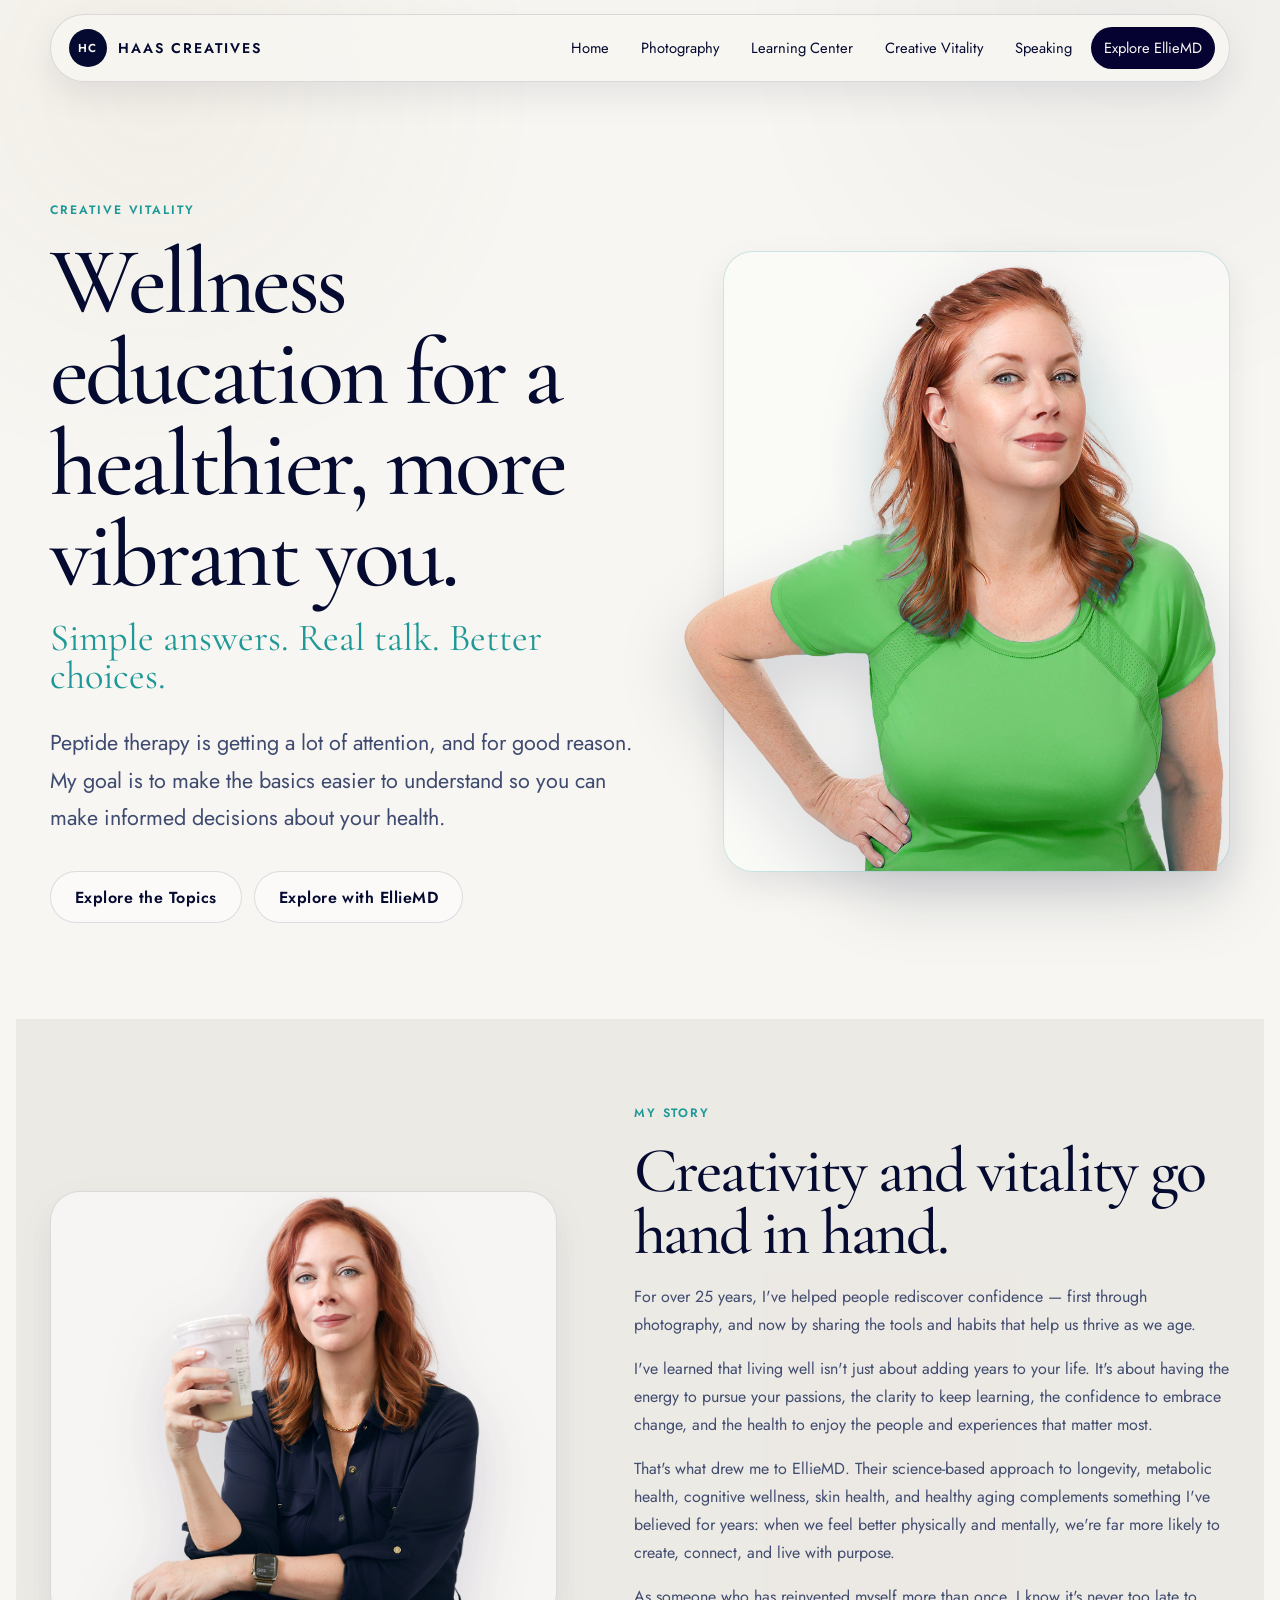
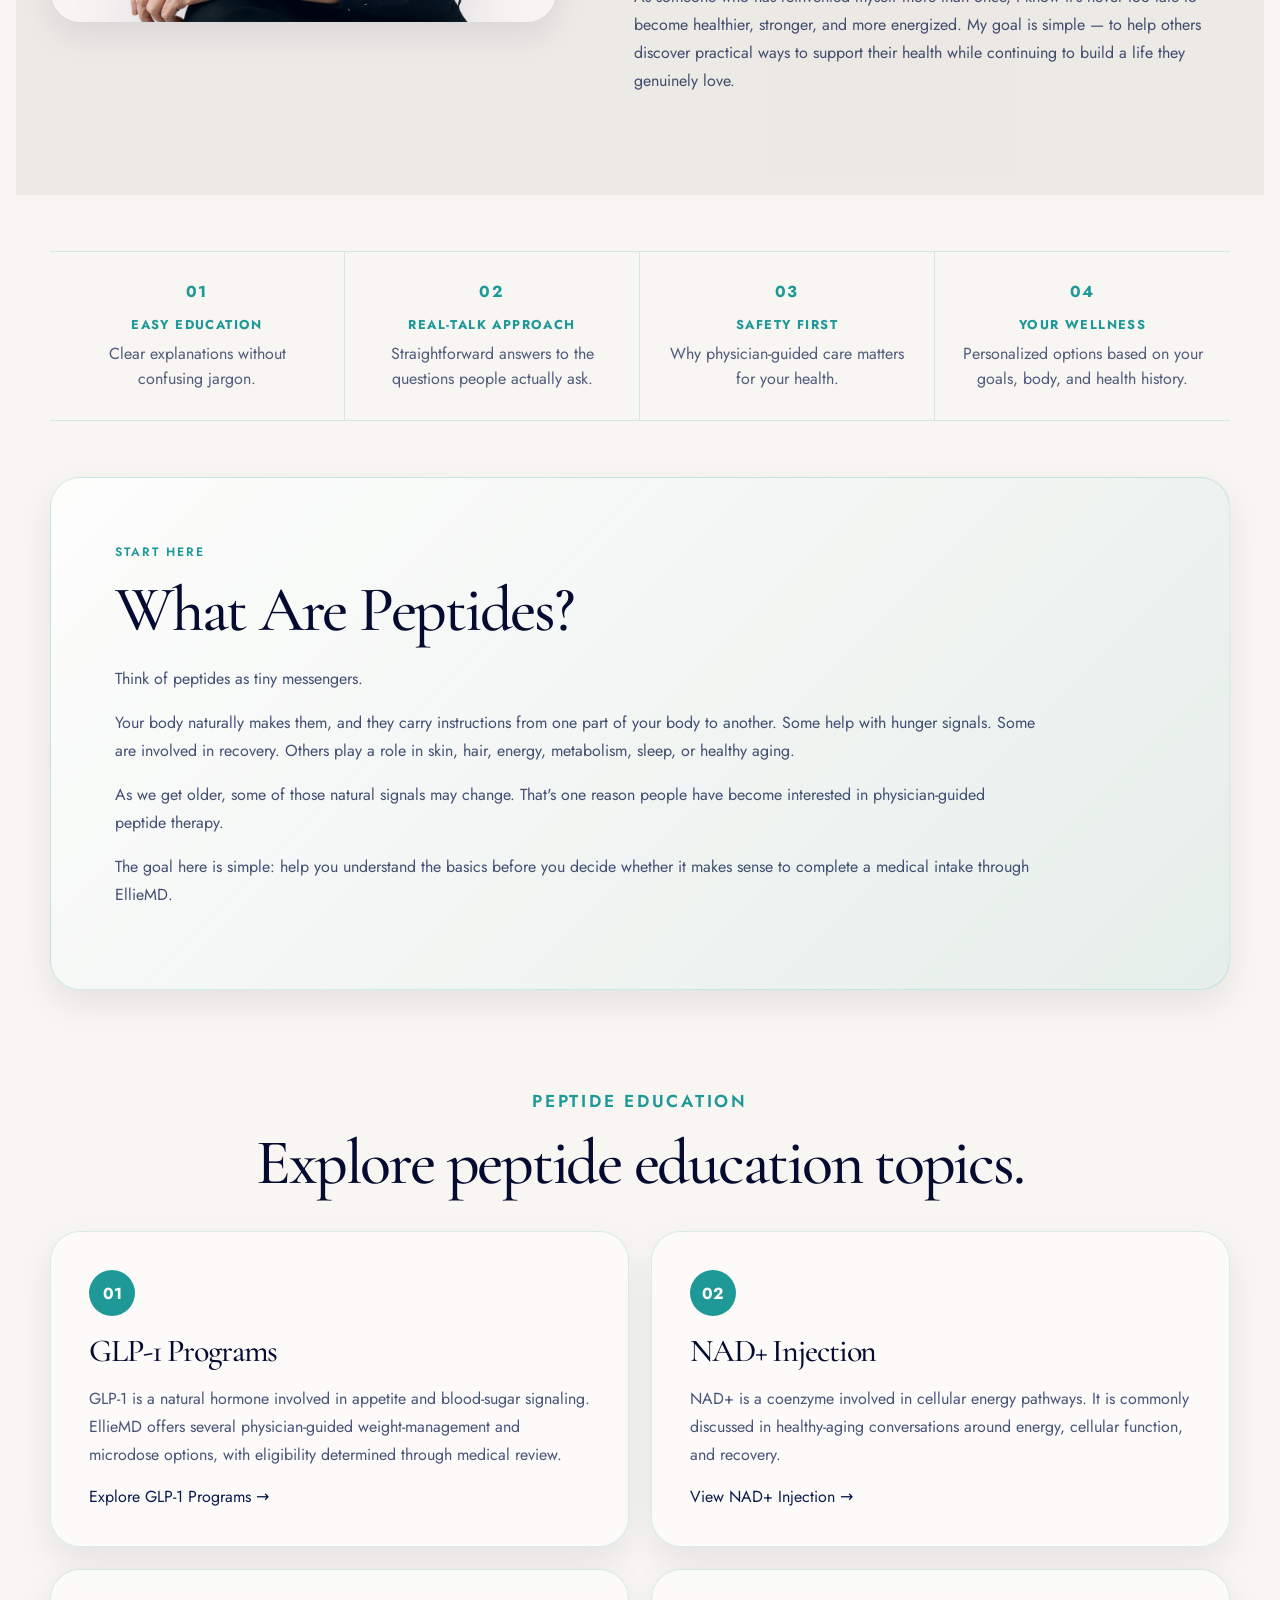
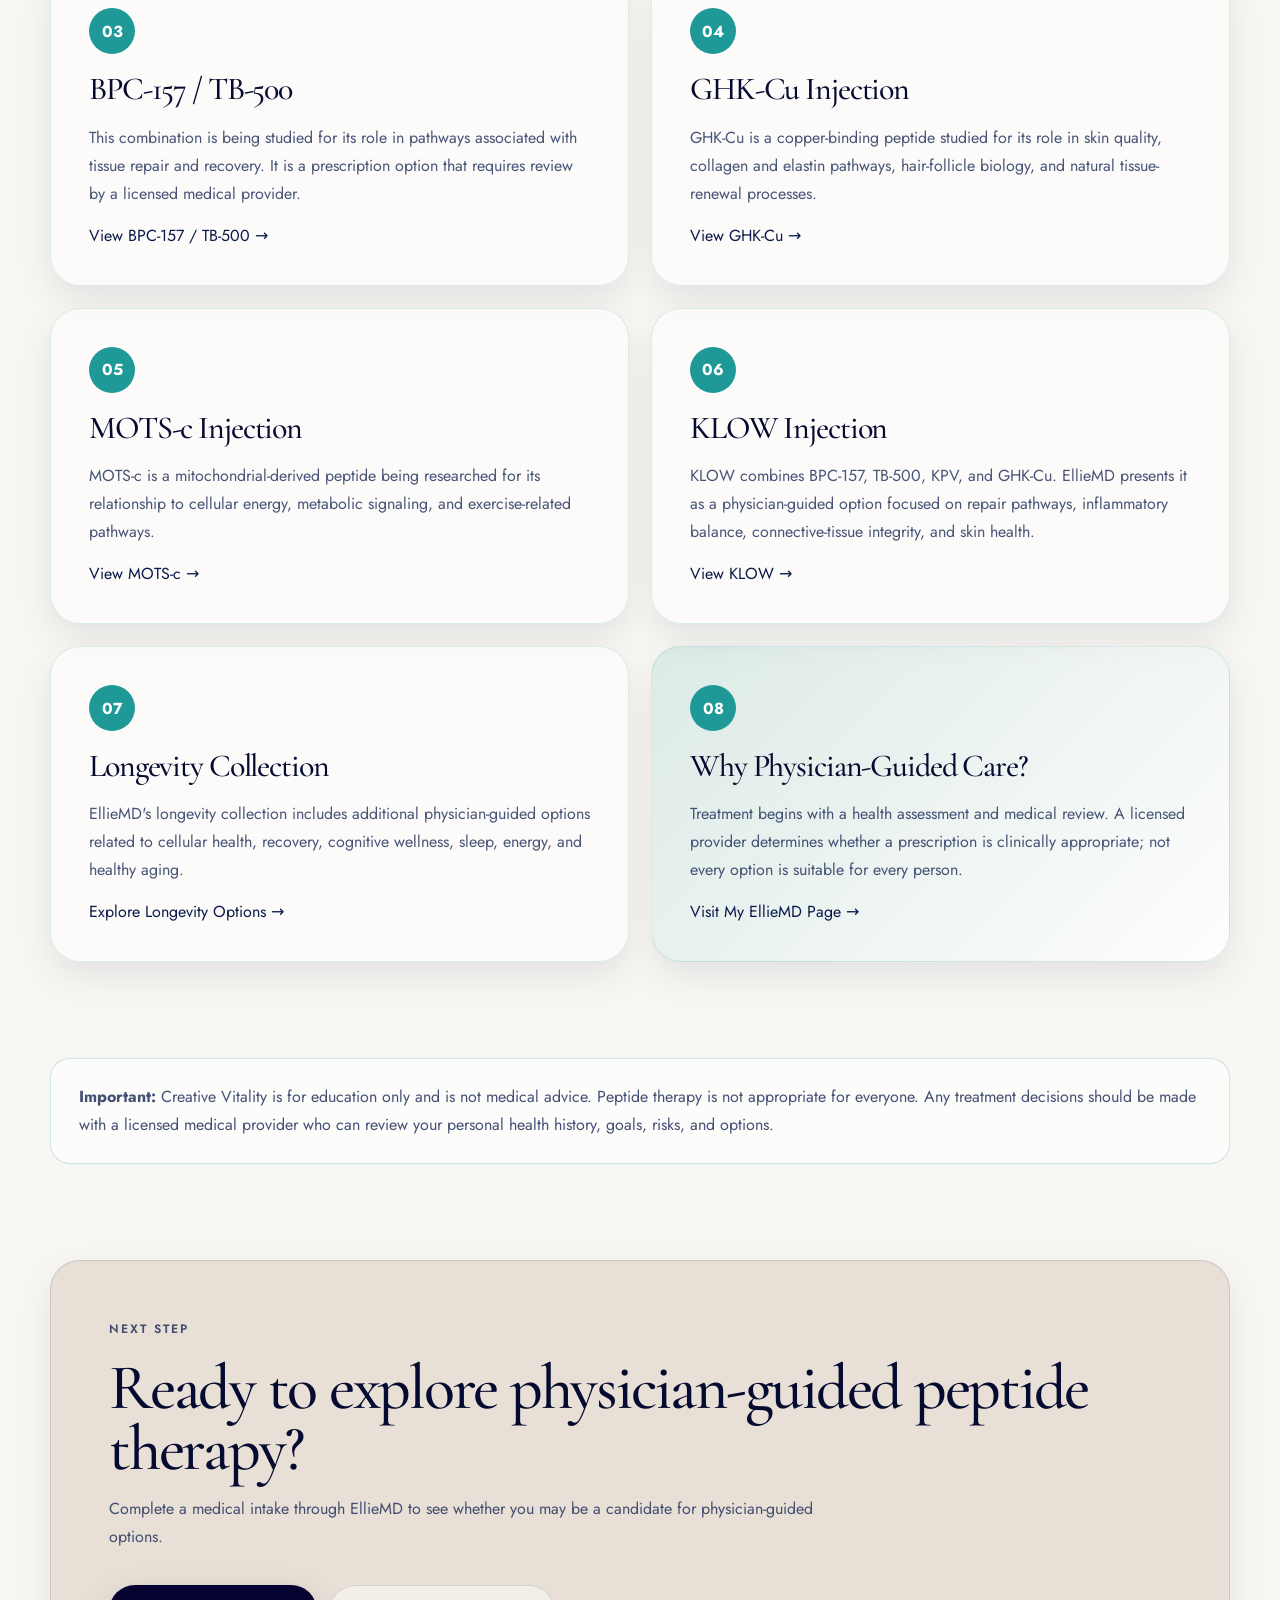
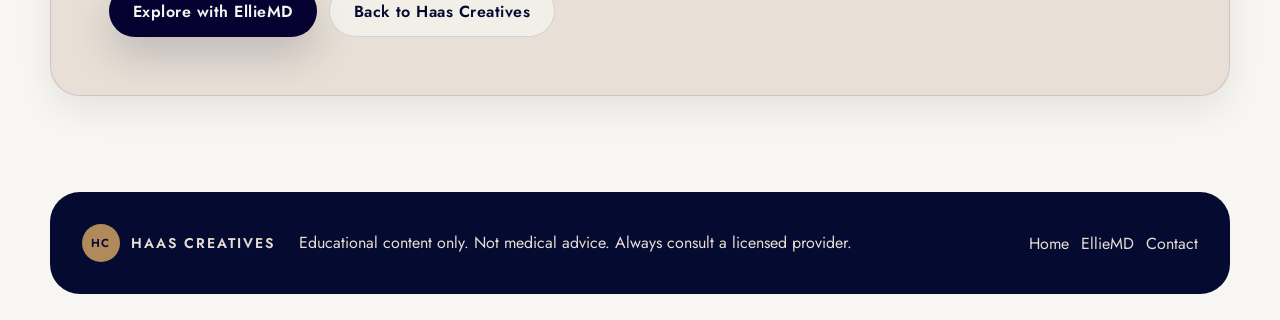
==== commit c7e9f44e: "Add verified EllieMD product links" ====
--- a/creative-vitality.html
+++ b/creative-vitality.html
@@ -89,39 +89,51 @@
         <div class="cv-article-grid">
           <article class="cv-article reveal">
             <span class="cv-icon">01</span>
-            <h3>What Are GLP-1 Peptides?</h3>
-            <p>GLP-1 is a natural hormone that helps tell your brain when you've had enough to eat.</p>
-            <p>GLP-1 therapies are often discussed for weight management because they may help people feel fuller longer and reduce cravings. If appropriate, a licensed provider may include them as part of a personalized wellness plan.</p>
+            <h3>GLP-1 Programs</h3>
+            <p>GLP-1 is a natural hormone involved in appetite and blood-sugar signaling. EllieMD offers several physician-guided weight-management and microdose options, with eligibility determined through medical review.</p>
+            <a class="cv-product-link" href="https://elliemd.com/weight-loss?bp=creativevitality" target="_blank" rel="noopener">Explore GLP-1 Programs <span aria-hidden="true">→</span></a>
           </article>
           <article class="cv-article reveal delay-1">
             <span class="cv-icon">02</span>
-            <h3>NAD+</h3>
-            <p>Every cell in your body needs energy. NAD+ helps your cells make that energy.</p>
-            <p>People often ask about NAD+ for energy, mental clarity, and healthy aging. Whether it's appropriate for you is determined by a provider after completing a medical intake.</p>
+            <h3>NAD+ Injection</h3>
+            <p>NAD+ is a coenzyme involved in cellular energy pathways. It is commonly discussed in healthy-aging conversations around energy, cellular function, and recovery.</p>
+            <a class="cv-product-link" href="https://elliemd.com/product/nad-injection?bp=creativevitality" target="_blank" rel="noopener">View NAD+ Injection <span aria-hidden="true">→</span></a>
           </article>
           <article class="cv-article reveal">
             <span class="cv-icon">03</span>
-            <h3>BPC-157</h3>
-            <p>BPC-157 is commonly discussed in recovery and wellness conversations.</p>
-            <p>People are often curious about it when they want to support an active lifestyle, resilience, and healthy tissue recovery. A licensed provider can help determine whether it may be appropriate for your goals and health history.</p>
+            <h3>BPC-157 / TB-500</h3>
+            <p>This combination is being studied for its role in pathways associated with tissue repair and recovery. It is a prescription option that requires review by a licensed medical provider.</p>
+            <a class="cv-product-link" href="https://elliemd.com/product/bpc-157-tb500?bp=creativevitality" target="_blank" rel="noopener">View BPC-157 / TB-500 <span aria-hidden="true">→</span></a>
           </article>
           <article class="cv-article reveal delay-1">
             <span class="cv-icon">04</span>
-            <h3>Hair &amp; Skin Wellness</h3>
-            <p>GHK-Cu is a copper peptide that gets a lot of attention for skin and hair wellness.</p>
-            <p>It is commonly discussed for supporting healthy-looking skin, scalp health, hair appearance, tissue repair, and skin rejuvenation. Your provider can help decide if it fits your needs.</p>
+            <h3>GHK-Cu Injection</h3>
+            <p>GHK-Cu is a copper-binding peptide studied for its role in skin quality, collagen and elastin pathways, hair-follicle biology, and natural tissue-renewal processes.</p>
+            <a class="cv-product-link" href="https://elliemd.com/product/ghk_cu?bp=creativevitality" target="_blank" rel="noopener">View GHK-Cu <span aria-hidden="true">→</span></a>
           </article>
           <article class="cv-article reveal">
             <span class="cv-icon">05</span>
-            <h3>Longevity &amp; Healthy Aging</h3>
-            <p>Peptides work with many of the body's natural signaling pathways.</p>
-            <p>Different peptides are commonly discussed for metabolism, recovery, sleep, cognitive function, body composition, and healthy aging. A personalized plan starts with a medical questionnaire and provider review.</p>
+            <h3>MOTS-c Injection</h3>
+            <p>MOTS-c is a mitochondrial-derived peptide being researched for its relationship to cellular energy, metabolic signaling, and exercise-related pathways.</p>
+            <a class="cv-product-link" href="https://elliemd.com/product/mots-c-injection?bp=creativevitality" target="_blank" rel="noopener">View MOTS-c <span aria-hidden="true">→</span></a>
+          </article>
+          <article class="cv-article reveal delay-1">
+            <span class="cv-icon">06</span>
+            <h3>KLOW Injection</h3>
+            <p>KLOW combines BPC-157, TB-500, KPV, and GHK-Cu. EllieMD presents it as a physician-guided option focused on repair pathways, inflammatory balance, connective-tissue integrity, and skin health.</p>
+            <a class="cv-product-link" href="https://elliemd.com/product/klow?bp=creativevitality" target="_blank" rel="noopener">View KLOW <span aria-hidden="true">→</span></a>
+          </article>
+          <article class="cv-article reveal">
+            <span class="cv-icon">07</span>
+            <h3>Longevity Collection</h3>
+            <p>EllieMD's longevity collection includes additional physician-guided options related to cellular health, recovery, cognitive wellness, sleep, energy, and healthy aging.</p>
+            <a class="cv-product-link" href="https://elliemd.com/longevity?bp=creativevitality" target="_blank" rel="noopener">Explore Longevity Options <span aria-hidden="true">→</span></a>
           </article>
           <article class="cv-article featured reveal delay-1">
-            <span class="cv-icon">06</span>
+            <span class="cv-icon">08</span>
             <h3>Why Physician-Guided Care?</h3>
-            <p>Your health is unique, and your wellness plan should be too.</p>
-            <p>Through EllieMD, treatment begins with a medical intake reviewed by a licensed U.S. provider. If appropriate, your prescription is prepared for you by a U.S.-based 503A compounding pharmacy under quality standards.</p>
+            <p>Treatment begins with a health assessment and medical review. A licensed provider determines whether a prescription is clinically appropriate; not every option is suitable for every person.</p>
+            <a class="cv-product-link" href="https://elliemd.com/CreativeVitality" target="_blank" rel="noopener">Visit My EllieMD Page <span aria-hidden="true">→</span></a>
           </article>
         </div>
       </section>
--- a/creative-vitality.css
+++ b/creative-vitality.css
@@ -32,64 +32,5 @@
 .cv-article p { color: rgba(10,26,74,0.74); }
 .cv-disclaimer { margin-top: 54px; padding: 24px 28px; border-radius: var(--radius-lg); border: 1px solid rgba(31,153,151,0.22); background: rgba(255,255,255,0.62); color: rgba(10,26,74,0.76); }
 .cv-disclaimer p { margin: 0; }
-.cv-journal-callout { display: flex; align-items: center; justify-content: space-between; gap: 32px; padding: clamp(30px, 5vw, 54px); margin: 72px auto 22px; border-radius: var(--radius-xl); background: var(--navy); color: var(--off-white); box-shadow: var(--shadow); }
-.cv-journal-callout > div { max-width: 780px; }
-.cv-journal-callout .eyebrow { color: #8fd3d1; }
-.cv-journal-callout h2 { color: var(--off-white); font-size: clamp(2.6rem, 5vw, 4.8rem); }
-.cv-journal-callout p:not(.eyebrow) { margin-bottom: 0; color: rgba(247,246,242,0.78); }
-.cv-journal-callout .button { flex: 0 0 auto; background: var(--teal); }
-
-.journal-page main { padding-top: 0; }
-.journal-hero { padding: 96px 0 104px; text-align: center; }
-.journal-hero h1 { max-width: 100%; font-size: clamp(4rem, 9vw, 8rem); }
-.journal-hero .hero-text { margin-inline: auto; }
-.journal-hero .hero-actions { justify-content: center; }
-.journal-intro { width: 100%; max-width: none; padding: 92px max(16px, calc((100% - var(--max)) / 2)); background: rgba(227,223,216,0.52); }
-.journal-intro h2 { max-width: 680px; }
-.journal-intro-copy { max-width: 650px; color: rgba(10,26,74,0.76); }
-.journal-section { padding: 104px 0; }
-.baseline-profile { display: grid; grid-template-columns: repeat(4, minmax(0, 1fr)); border: 1px solid rgba(31,153,151,0.18); border-radius: var(--radius-xl); background: rgba(255,255,255,0.6); overflow: hidden; box-shadow: var(--shadow-soft); }
-.baseline-profile div { padding: 28px; text-align: center; border-right: 1px solid rgba(31,153,151,0.16); }
-.baseline-profile div:last-child { border-right: 0; }
-.baseline-profile span { display: block; margin-bottom: 8px; color: var(--teal); font-size: 0.75rem; font-weight: 700; letter-spacing: 0.14em; text-transform: uppercase; }
-.baseline-profile strong { font-family: var(--serif); color: var(--navy); font-size: clamp(1.8rem, 3vw, 2.5rem); font-weight: 500; }
-.journal-card-grid { display: grid; grid-template-columns: repeat(2, minmax(0, 1fr)); gap: 22px; margin-top: 24px; }
-.journal-card { padding: clamp(28px, 4vw, 42px); border: 1px solid rgba(31,153,151,0.16); border-radius: var(--radius-xl); background: rgba(255,255,255,0.58); box-shadow: var(--shadow-soft); }
-.journal-card .card-kicker, .results-box .card-kicker { color: var(--teal); }
-.journal-card h3 { margin-bottom: 26px; }
-.protocol-card { grid-column: 1 / -1; background: linear-gradient(135deg, rgba(31,153,151,0.1), rgba(255,255,255,0.75)); }
-.measurement-list { margin: 0; }
-.measurement-list div { display: flex; justify-content: space-between; gap: 20px; padding: 11px 0; border-bottom: 1px solid var(--line); }
-.measurement-list div:last-child { border-bottom: 0; }
-.measurement-list dt { color: rgba(10,26,74,0.68); }
-.measurement-list dd { margin: 0; font-weight: 700; color: var(--navy); text-align: right; }
-.journal-note { margin-top: 24px; color: rgba(10,26,74,0.62); font-size: 0.9rem; }
-.check-list { margin: 0; padding: 0; list-style: none; }
-.check-list li { position: relative; padding: 10px 0 10px 30px; color: rgba(10,26,74,0.76); }
-.check-list li::before { content: '✓'; position: absolute; left: 0; top: 10px; color: var(--teal); font-weight: 700; }
-.protocol-grid { display: grid; grid-template-columns: repeat(3, minmax(0, 1fr)); gap: 26px; }
-.protocol-grid strong { color: var(--teal); text-transform: uppercase; font-size: 0.8rem; letter-spacing: 0.12em; }
-.protocol-grid ul { margin: 14px 0 0; padding-left: 20px; color: rgba(10,26,74,0.74); }
-.protocol-grid li { margin: 8px 0; }
-.journal-entry { display: grid; grid-template-columns: 190px minmax(0, 780px); gap: clamp(30px, 7vw, 90px); justify-content: center; padding: 100px max(16px, calc((100% - var(--max)) / 2)); background: var(--content-bg); width: 100%; max-width: none; }
-.entry-meta { align-self: start; position: sticky; top: 110px; }
-.entry-meta span, .entry-meta time { display: block; }
-.entry-meta span { color: var(--teal); font-family: var(--serif); font-size: 3rem; }
-.entry-meta time { margin-top: 8px; color: rgba(10,26,74,0.62); }
-.entry-content h2 { margin-bottom: 30px; }
-.entry-content h3 { margin: 40px 0 20px; }
-.entry-content > p { color: rgba(10,26,74,0.78); font-size: 1.06rem; }
-.journal-entry-alt { background: linear-gradient(135deg, rgba(255,255,255,0.74), rgba(31,153,151,0.08)); }
-.entry-signoff { margin-top: 38px; color: var(--teal) !important; font-family: var(--serif); font-size: clamp(2rem, 4vw, 3.2rem) !important; line-height: 1.05; }
-.results-box { margin-top: 46px; padding: 30px; border-radius: var(--radius-lg); background: rgba(255,255,255,0.72); border: 1px solid rgba(31,153,151,0.18); }
-.result-grid { display: grid; grid-template-columns: repeat(2, minmax(0, 1fr)); gap: 14px; }
-.result-grid div { padding: 16px; border-radius: 14px; background: rgba(31,153,151,0.08); }
-.result-grid span, .result-grid strong { display: block; }
-.result-grid span { color: rgba(10,26,74,0.6); font-size: 0.8rem; }
-.result-grid strong { margin-top: 5px; color: var(--navy); }
-.cleo-judgment { margin: 24px 0 0; padding: 26px 30px; border: 0; border-left: 4px solid var(--teal); border-radius: 0 var(--radius-lg) var(--radius-lg) 0; background: var(--navy); color: var(--off-white); }
-.cleo-judgment p { margin: 0; }
-.cleo-judgment p + p { margin-top: 10px; color: rgba(247,246,242,0.78); }
 .sr-only { position: absolute; width: 1px; height: 1px; padding: 0; margin: -1px; overflow: hidden; clip: rect(0,0,0,0); white-space: nowrap; border: 0; }
-@media (max-width: 940px) { .cv-hero { padding-top: 24px; } .page-vitality-stage { min-height: 420px; } .cv-story-card::before { min-height: 360px; } .cv-article-grid, .cv-benefit-grid, .baseline-profile, .journal-card-grid, .protocol-grid { grid-template-columns: 1fr; } .cv-benefit-grid div, .baseline-profile div { border-right: 0; border-bottom: 1px solid rgba(31,153,151,0.16); } .cv-benefit-grid div:last-child, .baseline-profile div:last-child { border-bottom: 0; } .protocol-card { grid-column: auto; } .cv-journal-callout { align-items: flex-start; flex-direction: column; } .journal-entry { grid-template-columns: 1fr; } .entry-meta { position: static; } }
-@media (max-width: 560px) { .journal-hero { padding: 66px 0 74px; } .journal-section { padding: 72px 0; } .result-grid { grid-template-columns: 1fr; } .cv-journal-callout .button { width: 100%; } }
+@media (max-width: 940px) { .cv-hero { padding-top: 24px; } .page-vitality-stage { min-height: 420px; } .cv-story-card::before { min-height: 360px; } .cv-article-grid, .cv-benefit-grid { grid-template-columns: 1fr; } .cv-benefit-grid div { border-right: 0; border-bottom: 1px solid rgba(31,153,151,0.16); } .cv-benefit-grid div:last-child { border-bottom: 0; } }
